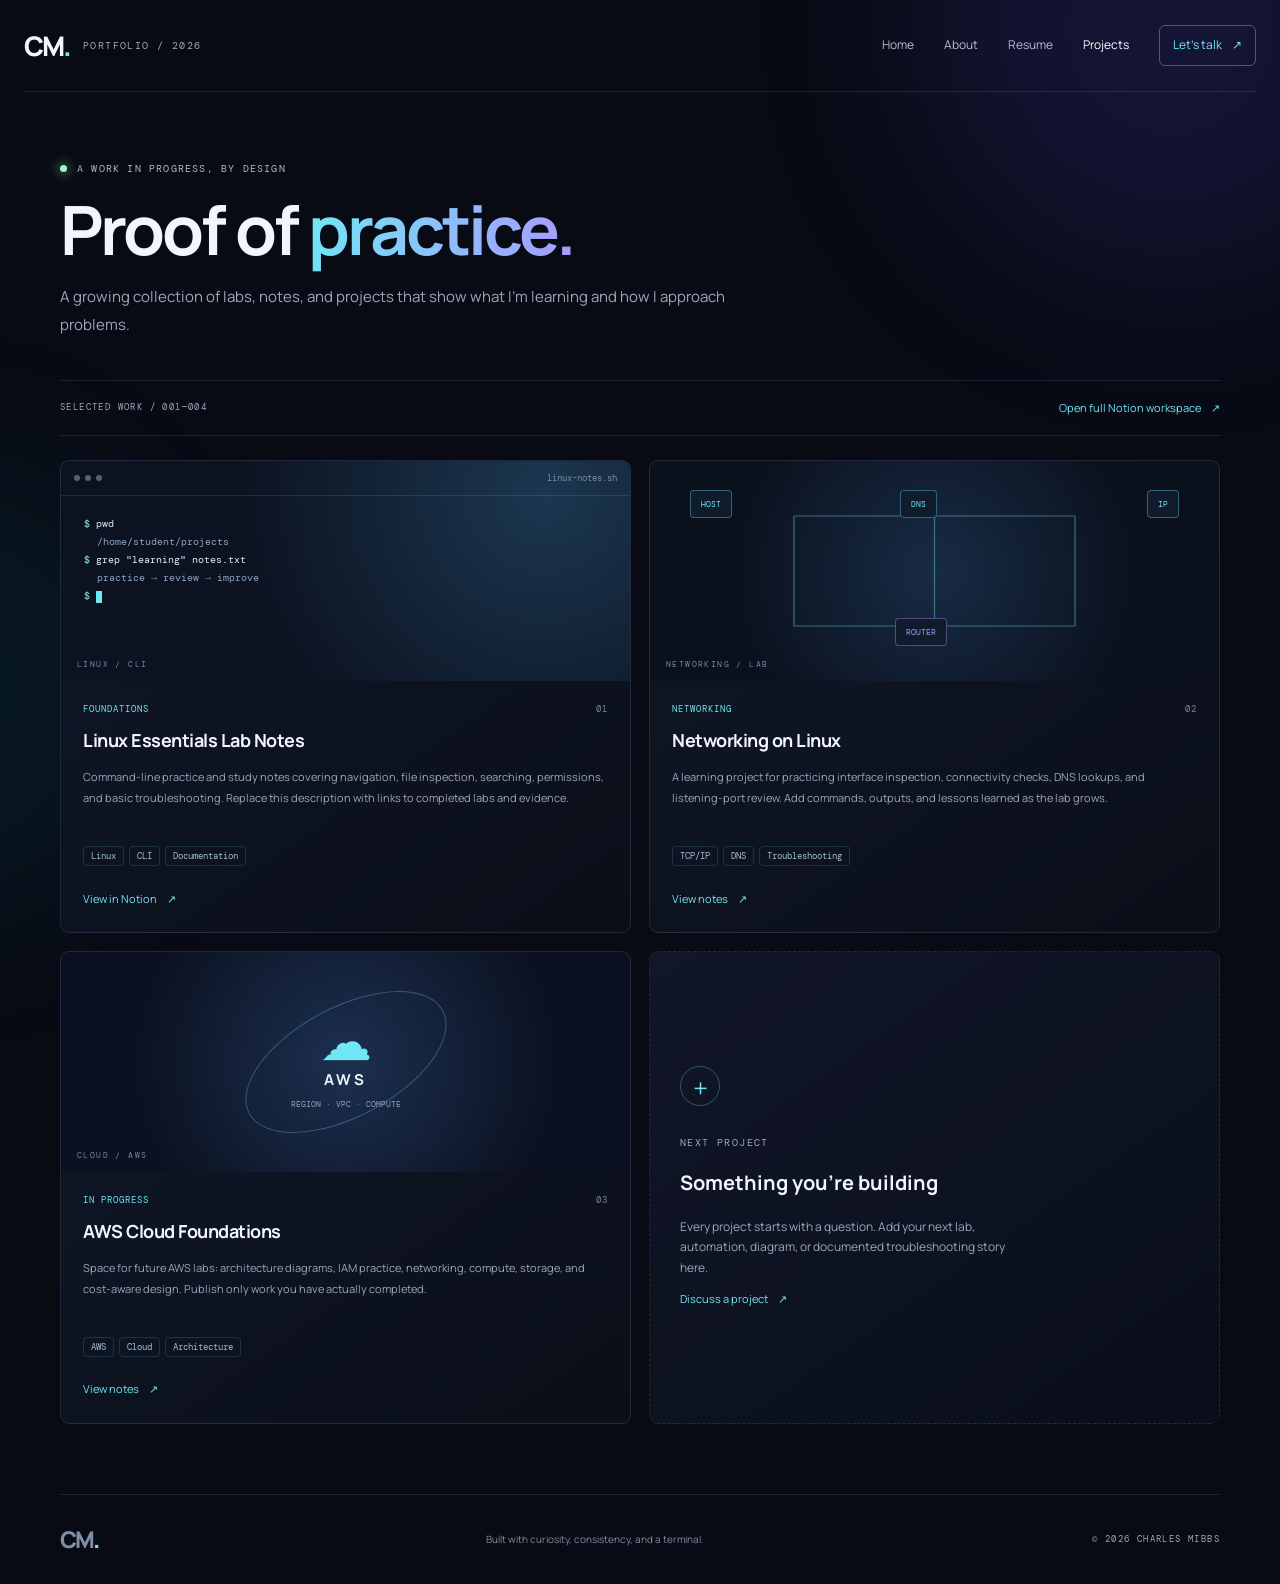
==== portfolio.html @ 1962bb0a "Add files via upload" ====
<!doctype html>
<html lang="en">
<head>
  <meta charset="utf-8"><meta name="viewport" content="width=device-width, initial-scale=1">
  <meta name="description" content="Projects and technical learning portfolio.">
  <title>Projects | Charles Mibbs</title>
  <link rel="preconnect" href="https://fonts.googleapis.com"><link rel="preconnect" href="https://fonts.gstatic.com" crossorigin>
  <link href="https://fonts.googleapis.com/css2?family=DM+Mono:wght@400;500&family=Manrope:wght@400;500;600;700;800&display=swap" rel="stylesheet">
  <link rel="stylesheet" href="styles.css"><script src="config.js" defer></script><script src="script.js" defer></script>
</head>
<body>
  <div class="ambient ambient-one"></div><div class="ambient ambient-two"></div>
  <header class="site-header"><a class="brand" href="index.html"><span class="brand-mark">CM<span>.</span></span><span class="brand-caption">PORTFOLIO / 2026</span></a><button class="menu-toggle" aria-label="Open navigation" aria-expanded="false">☰</button><nav class="nav-links"><a href="index.html">Home</a><a href="about.html">About</a><a href="resume.html">Resume</a><a class="active" href="portfolio.html">Projects</a><a class="nav-contact" data-email-link href="mailto:mibbsc0311@icloud.com">Let's talk <span>↗</span></a></nav></header>
  <main class="page-wrap inner-page">
    <div class="eyebrow"><span class="status-dot"></span> A WORK IN PROGRESS, BY DESIGN</div>
    <h1 class="page-title">Proof of <span class="gradient-text">practice.</span></h1>
    <p class="page-lede">A growing collection of labs, notes, and projects that show what I’m learning and how I approach problems.</p>
    <div class="portfolio-toolbar"><span class="mono">SELECTED WORK / 001—004</span><a class="text-link" data-notion href="#" target="_blank" rel="noreferrer">Open full Notion workspace <span>↗</span></a></div>
    <section class="project-grid">
      <article class="project-card project-featured"><div class="project-visual terminal-visual"><div class="terminal-bar"><span></span><span></span><span></span><b>linux-notes.sh</b></div><div class="terminal-content"><p><span>$</span> pwd</p><p class="terminal-output">/home/student/projects</p><p><span>$</span> grep "learning" notes.txt</p><p class="terminal-output">practice → review → improve</p><p><span>$</span> <i class="cursor"></i></p></div><span class="visual-label">LINUX / CLI</span></div><div class="project-body"><div class="project-meta"><span>FOUNDATIONS</span><span>01</span></div><h2>Linux Essentials Lab Notes</h2><p>Command-line practice and study notes covering navigation, file inspection, searching, permissions, and basic troubleshooting. Replace this description with links to completed labs and evidence.</p><div class="tag-row"><span class="tag">Linux</span><span class="tag">CLI</span><span class="tag">Documentation</span></div><a class="project-link" data-notion href="#" target="_blank" rel="noreferrer">View in Notion <span>↗</span></a></div></article>
      <article class="project-card"><div class="project-visual network-visual"><div class="network-node n1">HOST</div><div class="network-node n2">DNS</div><div class="network-node n3">IP</div><div class="network-node n4">ROUTER</div><svg viewBox="0 0 340 180" aria-hidden="true"><path d="M55 45 L170 45 L285 45 M170 45 L170 135 M55 45 L55 135 L170 135 L285 135 L285 45" /></svg><span class="visual-label">NETWORKING / LAB</span></div><div class="project-body"><div class="project-meta"><span>NETWORKING</span><span>02</span></div><h2>Networking on Linux</h2><p>A learning project for practicing interface inspection, connectivity checks, DNS lookups, and listening-port review. Add commands, outputs, and lessons learned as the lab grows.</p><div class="tag-row"><span class="tag">TCP/IP</span><span class="tag">DNS</span><span class="tag">Troubleshooting</span></div><a class="project-link" data-notion href="#" target="_blank" rel="noreferrer">View notes <span>↗</span></a></div></article>
      <article class="project-card"><div class="project-visual cloud-visual"><div class="cloud-stack"><span>☁</span><b>AWS</b><small>REGION · VPC · COMPUTE</small></div><div class="cloud-ring"></div><span class="visual-label">CLOUD / AWS</span></div><div class="project-body"><div class="project-meta"><span>IN PROGRESS</span><span>03</span></div><h2>AWS Cloud Foundations</h2><p>Space for future AWS labs: architecture diagrams, IAM practice, networking, compute, storage, and cost-aware design. Publish only work you have actually completed.</p><div class="tag-row"><span class="tag">AWS</span><span class="tag">Cloud</span><span class="tag">Architecture</span></div><a class="project-link" data-notion href="#" target="_blank" rel="noreferrer">View notes <span>↗</span></a></div></article>
      <article class="project-card project-add"><div class="add-symbol">＋</div><p class="mono">NEXT PROJECT</p><h2>Something you're building</h2><p>Every project starts with a question. Add your next lab, automation, diagram, or documented troubleshooting story here.</p><a class="text-link" data-email-link href="mailto:mibbsc0311@icloud.com">Discuss a project <span>↗</span></a></article>
    </section>
</main>
  <footer class="site-footer page-wrap"><a class="footer-brand" href="index.html">CM<span>.</span></a><span>Built with curiosity, consistency, and a terminal.</span><span class="mono">© <span data-year></span> CHARLES MIBBS</span></footer>
</body>
</html>
---- styles.css ----
/* Portfolio starter — responsive, accessible, no build step required. */
:root{--bg:#080b14;--panel:#101522;--panel-2:#121a2a;--line:rgba(174,194,255,.13);--text:#f1f5ff;--muted:#9aa7bf;--cyan:#70e7f4;--violet:#a899ff;--green:#9bf6c5;--font:"Manrope",sans-serif;--mono:"DM Mono",monospace}
*{box-sizing:border-box}html{scroll-behavior:smooth}body{margin:0;background:var(--bg);color:var(--text);font-family:var(--font);font-size:15px;line-height:1.7;overflow-x:hidden}a{color:inherit;text-decoration:none}button{font:inherit}.ambient{position:fixed;z-index:-2;pointer-events:none;filter:blur(90px);opacity:.18;border-radius:50%}.ambient-one{width:500px;height:500px;background:#5140c6;top:-220px;right:-140px}.ambient-two{width:420px;height:420px;background:#0b879c;bottom:0;left:-270px;opacity:.12}.page-wrap{width:min(1160px,calc(100% - 48px));margin-inline:auto}.site-header{width:min(1280px,calc(100% - 48px));margin:auto;min-height:92px;display:flex;align-items:center;justify-content:space-between;border-bottom:1px solid var(--line);position:relative;z-index:5}.brand{display:flex;align-items:center;gap:13px}.brand-mark,.footer-brand{font-size:27px;font-weight:800;letter-spacing:-2px}.brand-mark span,.footer-brand span{color:var(--cyan)}.brand-caption,.mono{font-family:var(--mono);font-size:10px;letter-spacing:1.4px;color:var(--muted)}.nav-links{display:flex;align-items:center;gap:30px}.nav-links>a{font-size:12px;color:#b4bfd3;transition:color .2s}.nav-links>a:hover,.nav-links>a.active{color:#fff}.nav-links .nav-contact{border:1px solid rgba(112,231,244,.38);border-radius:6px;padding:9px 13px;color:var(--cyan)}.nav-contact span{margin-left:8px}.menu-toggle{display:none;background:none;border:0;color:white;font-size:24px}.hero{min-height:590px;display:grid;grid-template-columns:1.04fr .96fr;align-items:center;gap:36px;padding-top:45px;padding-bottom:56px}.eyebrow{display:flex;align-items:center;gap:10px;font:10px var(--mono);letter-spacing:1.2px;color:#aab8ce}.status-dot,.chip-dot{width:7px;height:7px;border-radius:50%;background:var(--green);box-shadow:0 0 12px #9bf6c5}.hero-kicker{margin:32px 0 10px}.hero h1{font-size:clamp(43px,5.6vw,74px);line-height:1.08;letter-spacing:-4px;margin:0;font-weight:800}.gradient-text{background:linear-gradient(100deg,var(--cyan),var(--violet));color:transparent;background-clip:text;-webkit-background-clip:text}.hero-description,.page-lede{color:var(--muted);font-size:15px;max-width:570px;line-height:1.9;margin:24px 0 28px}.hero-actions{display:flex;gap:12px;flex-wrap:wrap}.button{display:inline-flex;align-items:center;justify-content:center;gap:18px;padding:12px 17px;border-radius:6px;font-size:12px;font-weight:700;border:1px solid transparent;cursor:pointer;transition:transform .2s,border-color .2s}.button:hover{transform:translateY(-2px)}.button-primary{color:#081018;background:linear-gradient(110deg,var(--cyan),#b1c5ff);box-shadow:0 8px 30px rgba(112,231,244,.09)}.button-quiet{border-color:var(--line);color:#e5ebfa}.social-row{display:flex;flex-wrap:wrap;gap:22px;margin-top:37px}.social-row a{display:flex;align-items:center;gap:8px;font-size:11px;color:#aab6cb}.social-row a:hover{color:var(--cyan)}.social-icon{display:inline-grid;place-items:center;border:1px solid var(--line);border-radius:5px;width:24px;height:24px;color:var(--cyan);font-weight:800}.badge-icon{color:var(--violet)}.external{font-size:11px;color:#697894}.hero-visual{height:440px;position:relative;display:grid;place-items:center;isolation:isolate}.visual-grid{position:absolute;inset:5% 0;background-image:linear-gradient(rgba(125,159,215,.08) 1px,transparent 1px),linear-gradient(90deg,rgba(125,159,215,.08) 1px,transparent 1px);background-size:34px 34px;mask-image:radial-gradient(ellipse,black 15%,transparent 70%);z-index:-1}.orbit{position:absolute;border:1px solid rgba(112,231,244,.22);border-radius:50%;transform:rotate(-28deg)}.orbit-a{width:370px;height:210px}.orbit-b{width:280px;height:350px;transform:rotate(58deg);border-color:rgba(168,153,255,.22)}.cloud-core{width:205px;height:205px;border-radius:50%;display:flex;align-items:center;justify-content:center;flex-direction:column;background:radial-gradient(circle at 30% 25%,#253b55,#101827 70%);border:1px solid rgba(112,231,244,.45);box-shadow:0 0 0 12px rgba(112,231,244,.025),0 0 70px rgba(42,180,207,.17),inset 0 0 50px rgba(112,231,244,.05)}.cloud-symbol{font-size:49px;color:var(--cyan);line-height:1.1}.cloud-label{font:10px var(--mono);letter-spacing:1px;margin-top:12px}.cloud-sub{font:8px var(--mono);letter-spacing:1.4px;color:var(--green);margin-top:5px}.floating-chip{position:absolute;padding:9px 12px;border:1px solid var(--line);background:rgba(14,21,35,.9);backdrop-filter:blur(8px);border-radius:6px;font:9px var(--mono);letter-spacing:.7px;box-shadow:0 10px 30px #050810}.chip-top{top:72px;right:1px;display:flex;align-items:center;gap:8px}.chip-bottom{bottom:68px;left:2px;color:#aab6cb}.chip-prompt{color:var(--cyan);font-size:14px}.node{position:absolute;width:8px;height:8px;border-radius:50%;background:var(--cyan);box-shadow:0 0 16px var(--cyan)}.node-a{top:90px;left:22%}.node-b{top:48%;right:5%;background:var(--violet);box-shadow:0 0 16px var(--violet)}.node-c{bottom:72px;right:28%}.node-d{top:34%;left:7%;background:var(--violet)}.visual-index{position:absolute;right:0;bottom:5px;font-size:8px}.proof-strip{display:grid;grid-template-columns:repeat(4,1fr);border-block:1px solid var(--line);padding:22px 0;gap:20px}.proof-strip>div{display:flex;align-items:center;gap:13px}.proof-number{font:12px var(--mono);color:var(--cyan)}.proof-strip strong,.proof-strip small{display:block}.proof-strip strong{font-size:12px}.proof-strip small{font-size:10px;color:var(--muted);margin-top:2px}.section-block{padding:90px 0 85px}.section-heading{display:flex;align-items:end;justify-content:space-between;gap:20px;margin-bottom:28px}.section-label{font:10px var(--mono);letter-spacing:1.4px;color:var(--cyan);margin:0 0 10px}.section-heading h2,.callout h2,.about-main h2{font-size:clamp(27px,3.4vw,40px);letter-spacing:-1.8px;line-height:1.2;margin:0}.text-link{font-size:11px;color:var(--cyan);white-space:nowrap}.text-link span{margin-left:8px}.focus-grid{display:grid;grid-template-columns:repeat(3,1fr);gap:14px}.focus-card,.side-card,.panel{background:linear-gradient(145deg,rgba(18,26,42,.94),rgba(11,16,27,.94));border:1px solid var(--line);border-radius:9px}.focus-card{padding:24px;position:relative;min-height:245px;overflow:hidden}.card-number{position:absolute;right:20px;top:17px;color:#5e6b83;font:10px var(--mono)}.card-icon{font-size:25px;color:var(--cyan);margin:4px 0 15px}.focus-card h3,.side-card h3{font-size:17px;margin:0 0 8px}.focus-card p,.side-card p{font-size:12px;color:var(--muted);line-height:1.8;margin:0 0 18px}.tag{display:inline-block;border:1px solid rgba(112,231,244,.16);border-radius:4px;padding:3px 7px;margin:4px 5px 0 0;font:9px var(--mono);color:#9fbed0}.callout{position:relative;overflow:hidden;display:flex;align-items:center;justify-content:space-between;gap:25px;padding:38px 42px;margin-bottom:80px;border:1px solid rgba(112,231,244,.2);border-radius:10px;background:linear-gradient(115deg,rgba(18,31,47,.96),rgba(17,19,39,.96))}.callout h2{font-size:34px}.callout .button{position:relative;z-index:1}.callout-glow{position:absolute;right:15%;top:-130px;width:280px;height:280px;border-radius:50%;background:#5750db;filter:blur(110px);opacity:.2}.site-footer{display:flex;align-items:center;justify-content:space-between;gap:20px;min-height:90px;border-top:1px solid var(--line);color:#7f8da6;font-size:10px}.footer-brand{font-size:23px}.site-footer .mono{font-size:9px}.inner-page{padding-top:70px;padding-bottom:70px;min-height:70vh}.page-title{font-size:clamp(42px,5.6vw,68px);letter-spacing:-3px;line-height:1.1;margin:17px 0 12px}.page-lede{max-width:680px;margin:16px 0 40px;font-size:15px}.about-layout{display:grid;grid-template-columns:1.65fr .85fr;gap:18px;align-items:start}.about-main{padding:35px}.about-main h2{margin:10px 0 23px}.about-main>p:not(.section-label){font-size:13px;line-height:2;color:#b5c0d2}.signature-line{border-top:1px solid var(--line);padding-top:20px;margin-top:30px;display:flex;align-items:center;justify-content:space-between}.signature-mark{font-weight:800;font-size:26px;letter-spacing:-2px;color:var(--cyan)}.side-card{padding:23px;margin-bottom:14px}.side-card h3{font-size:25px}.clean-list{list-style:none;padding:0;margin:10px 0 0}.clean-list li{font-size:11px;padding:8px 0;border-bottom:1px solid var(--line);color:#c4cee0}.clean-list li:last-child{border:0}.clean-list span{color:var(--cyan);margin-right:8px}.note-box{padding:17px 20px;margin-top:25px;background:rgba(112,231,244,.045);border:1px solid rgba(112,231,244,.14);border-radius:7px;color:#aab7cb;font-size:11px;line-height:1.8}.note-box strong{color:var(--cyan)}code{font-family:var(--mono);color:#d2caff}.resume-top{display:flex;align-items:end;justify-content:space-between;gap:20px}.resume-top .page-lede{margin-bottom:24px}.resume-sheet{background:#f7f9fc;color:#1a2538;border-radius:8px;padding:clamp(24px,5vw,55px);box-shadow:0 20px 70px rgba(0,0,0,.2)}.resume-header{display:flex;justify-content:space-between;gap:20px;padding-bottom:24px;border-bottom:2px solid #dce3ed}.resume-header h2{font-size:31px;letter-spacing:-1.5px;margin:0;line-height:1.2}.resume-role{color:#465a76;font-size:12px;margin:8px 0 0}.resume-contact{display:flex;flex-direction:column;align-items:flex-end;font-size:10px;color:#52627a;text-align:right}.resume-contact a{color:#176f88}.resume-section{padding:20px 0 17px;border-bottom:1px solid #dce3ed}.resume-section:last-child{border-bottom:0}.resume-section h3{font:700 11px var(--mono);letter-spacing:1.1px;text-transform:uppercase;color:#176f88;margin:0 0 10px}.resume-section p,.resume-section li{font-size:11px;line-height:1.8;color:#344158}.resume-section p{margin:6px 0}.skill-columns{display:grid;grid-template-columns:1fr 1fr;gap:25px}.skill-columns strong{font-size:11px}.skill-columns p{margin-top:5px}.resume-entry{margin-bottom:5px}.entry-heading{display:flex;justify-content:space-between;gap:20px;font-size:12px}.entry-heading span{font-size:10px;color:#66748a;white-space:nowrap}.entry-subtitle{font-size:10px!important;color:#596b84!important;font-style:italic}.resume-section ul{padding-left:18px;margin:7px 0}.resume-caveat{font-size:10px!important;color:#68758a!important;font-style:italic}.inline-link{color:#176f88;text-decoration:underline}.small-muted{font-size:10px;color:#8794a9;margin-top:14px}.portfolio-toolbar{display:flex;align-items:center;justify-content:space-between;gap:15px;padding:18px 0;border-top:1px solid var(--line);border-bottom:1px solid var(--line);margin:15px 0 24px}.portfolio-toolbar .mono{font-size:9px}.project-grid{display:grid;grid-template-columns:repeat(2,1fr);gap:18px}.project-card{border:1px solid var(--line);background:linear-gradient(145deg,rgba(17,24,39,.97),rgba(10,15,26,.97));border-radius:9px;overflow:hidden}.project-visual{height:220px;position:relative;overflow:hidden;background:#0e1928}.visual-label{position:absolute;bottom:12px;left:16px;font:8px var(--mono);letter-spacing:1.4px;color:#7187a4}.terminal-visual{background:radial-gradient(circle at 85% 15%,#1b3750,#0c1220 60%)}.terminal-bar{height:35px;display:flex;align-items:center;gap:5px;padding:0 13px;border-bottom:1px solid var(--line);color:#7e8ba2}.terminal-bar>span{width:6px;height:6px;border-radius:50%;background:#516178}.terminal-bar b{margin-left:auto;font:9px var(--mono)}.terminal-content{font:10px var(--mono);padding:16px 23px;color:#e3ebfa}.terminal-content p{margin:5px 0}.terminal-content p span{color:var(--green)}.terminal-output{color:#8ea4c2!important;padding-left:13px}.cursor{display:inline-block;width:6px;height:12px;background:var(--cyan);vertical-align:middle;animation:blink 1s steps(2) infinite}@keyframes blink{50%{opacity:0}}.network-visual{background:radial-gradient(circle,#182b44,#0a101c 70%)}.network-visual svg{position:absolute;inset:0;width:100%;height:100%;stroke:rgba(112,231,244,.42);stroke-width:1;fill:none}.network-node{position:absolute;z-index:1;padding:8px 10px;border:1px solid rgba(112,231,244,.35);border-radius:4px;background:#101b2c;font:8px var(--mono);color:var(--cyan)}.n1{top:29px;left:7%}.n2{top:29px;left:44%}.n3{top:29px;right:7%}.n4{bottom:35px;left:43%;color:var(--violet);border-color:rgba(168,153,255,.4)}.cloud-visual{display:grid;place-items:center;background:radial-gradient(circle at 50% 50%,#1c3050,#0b1120 70%)}.cloud-stack{z-index:1;display:flex;flex-direction:column;align-items:center}.cloud-stack span{font-size:52px;color:var(--cyan);line-height:1}.cloud-stack b{font-size:15px;letter-spacing:3px}.cloud-stack small{font:8px var(--mono);color:#92a3be;margin-top:7px}.cloud-ring{position:absolute;width:220px;height:110px;border:1px solid rgba(112,231,244,.3);border-radius:50%;transform:rotate(-28deg)}.project-body{padding:22px}.project-meta{display:flex;justify-content:space-between;font:9px var(--mono);letter-spacing:1px;color:#7587a4}.project-meta span:first-child{color:var(--cyan)}.project-body h2{font-size:18px;letter-spacing:-.5px;margin:10px 0}.project-body p{font-size:11px;line-height:1.9;color:var(--muted);min-height:60px}.tag-row{margin:14px 0}.project-link{display:inline-block;margin-top:9px;font-size:11px;color:var(--cyan)}.project-link span{margin-left:8px}.project-add{padding:30px;display:flex;flex-direction:column;align-items:flex-start;justify-content:center;min-height:300px;background:linear-gradient(145deg,rgba(20,26,46,.8),rgba(10,15,26,.95));border-style:dashed}.add-symbol{width:40px;height:40px;border:1px solid rgba(112,231,244,.3);border-radius:50%;display:grid;place-items:center;font-size:23px;color:var(--cyan);margin-bottom:18px}.project-add h2{font-size:20px;margin:5px 0}.project-add p:not(.mono){font-size:12px;color:var(--muted);max-width:330px}.is-placeholder{cursor:pointer}
@media(max-width:850px){.hero{grid-template-columns:1fr;gap:10px;padding-top:65px}.hero-visual{height:370px;max-width:600px;width:100%;margin:auto}.proof-strip{grid-template-columns:repeat(2,1fr)}.about-layout{grid-template-columns:1fr}.about-side{display:grid;grid-template-columns:repeat(2,1fr);gap:14px}.side-card{margin:0}.side-card:last-child{grid-column:1/-1}.nav-links{gap:17px}.nav-links>a{font-size:11px}.project-visual{height:190px}}
@media(max-width:620px){.page-wrap,.site-header{width:calc(100% - 34px)}.site-header{min-height:75px}.brand-caption{display:none}.menu-toggle{display:block}.nav-links{display:none;position:absolute;top:74px;left:0;right:0;padding:18px;background:#0e1422;border:1px solid var(--line);border-radius:8px;flex-direction:column;align-items:stretch;gap:0}.nav-links.nav-open{display:flex}.nav-links>a{padding:12px;font-size:13px}.nav-links .nav-contact{margin-top:8px;text-align:center}.hero{padding-top:50px;min-height:unset}.hero h1{font-size:44px;letter-spacing:-2.5px}.hero-visual{height:320px}.orbit-a{width:300px}.orbit-b{height:280px}.cloud-core{width:165px;height:165px}.cloud-symbol{font-size:40px}.chip-top{right:0;top:40px}.chip-bottom{left:0;bottom:38px}.social-row{gap:13px}.social-row a{font-size:10px}.proof-strip{gap:17px;padding:18px 0}.proof-strip>div{gap:8px}.proof-strip small{font-size:9px}.section-block{padding:65px 0}.section-heading{align-items:start;flex-direction:column}.focus-grid,.project-grid{grid-template-columns:1fr}.focus-card{min-height:unset}.callout{padding:28px 23px;flex-direction:column;align-items:flex-start;margin-bottom:55px}.callout h2{font-size:30px}.site-footer{padding:20px 0;flex-wrap:wrap;justify-content:space-between}.site-footer>span:nth-child(2){order:3;width:100%}.inner-page{padding-top:50px}.page-title{font-size:44px;letter-spacing:-2px}.page-lede{font-size:13px}.about-main{padding:23px}.about-side{grid-template-columns:1fr}.side-card:last-child{grid-column:auto}.resume-top{align-items:flex-start;flex-direction:column}.resume-sheet{padding:22px 18px}.resume-header{flex-direction:column}.resume-contact{align-items:flex-start;text-align:left}.resume-header h2{font-size:27px}.skill-columns{grid-template-columns:1fr;gap:8px}.entry-heading{flex-direction:column;gap:0}.entry-heading span{white-space:normal}.portfolio-toolbar{align-items:flex-start;flex-direction:column}.project-visual{height:210px}}
@media print{body{background:#fff;color:#172033}.ambient,.site-header,.site-footer,.resume-top .button,.no-print,.small-muted{display:none!important}.page-wrap{width:100%;max-width:none}.inner-page{padding:0;margin:0}.page-title,.eyebrow,.page-lede{display:none}.resume-sheet{box-shadow:none;border-radius:0;padding:0;background:#fff}.resume-header{padding-top:0}.resume-section{break-inside:avoid}.resume-section p,.resume-section li{font-size:10pt}.resume-header h2{font-size:25pt}.resume-contact{font-size:9pt}.resume-role{font-size:10pt}}

/* About page portrait */
.about-photo-card {
  overflow: hidden;
  border: 1px solid var(--line, rgba(255,255,255,.12));
  border-radius: 18px;
  background: rgba(255,255,255,.03);
  margin-bottom: 1rem;
}
.about-headshot {
  display: block;
  width: 100%;
  height: auto;
  aspect-ratio: 4 / 5;
  object-fit: cover;
  object-position: center 35%;
}
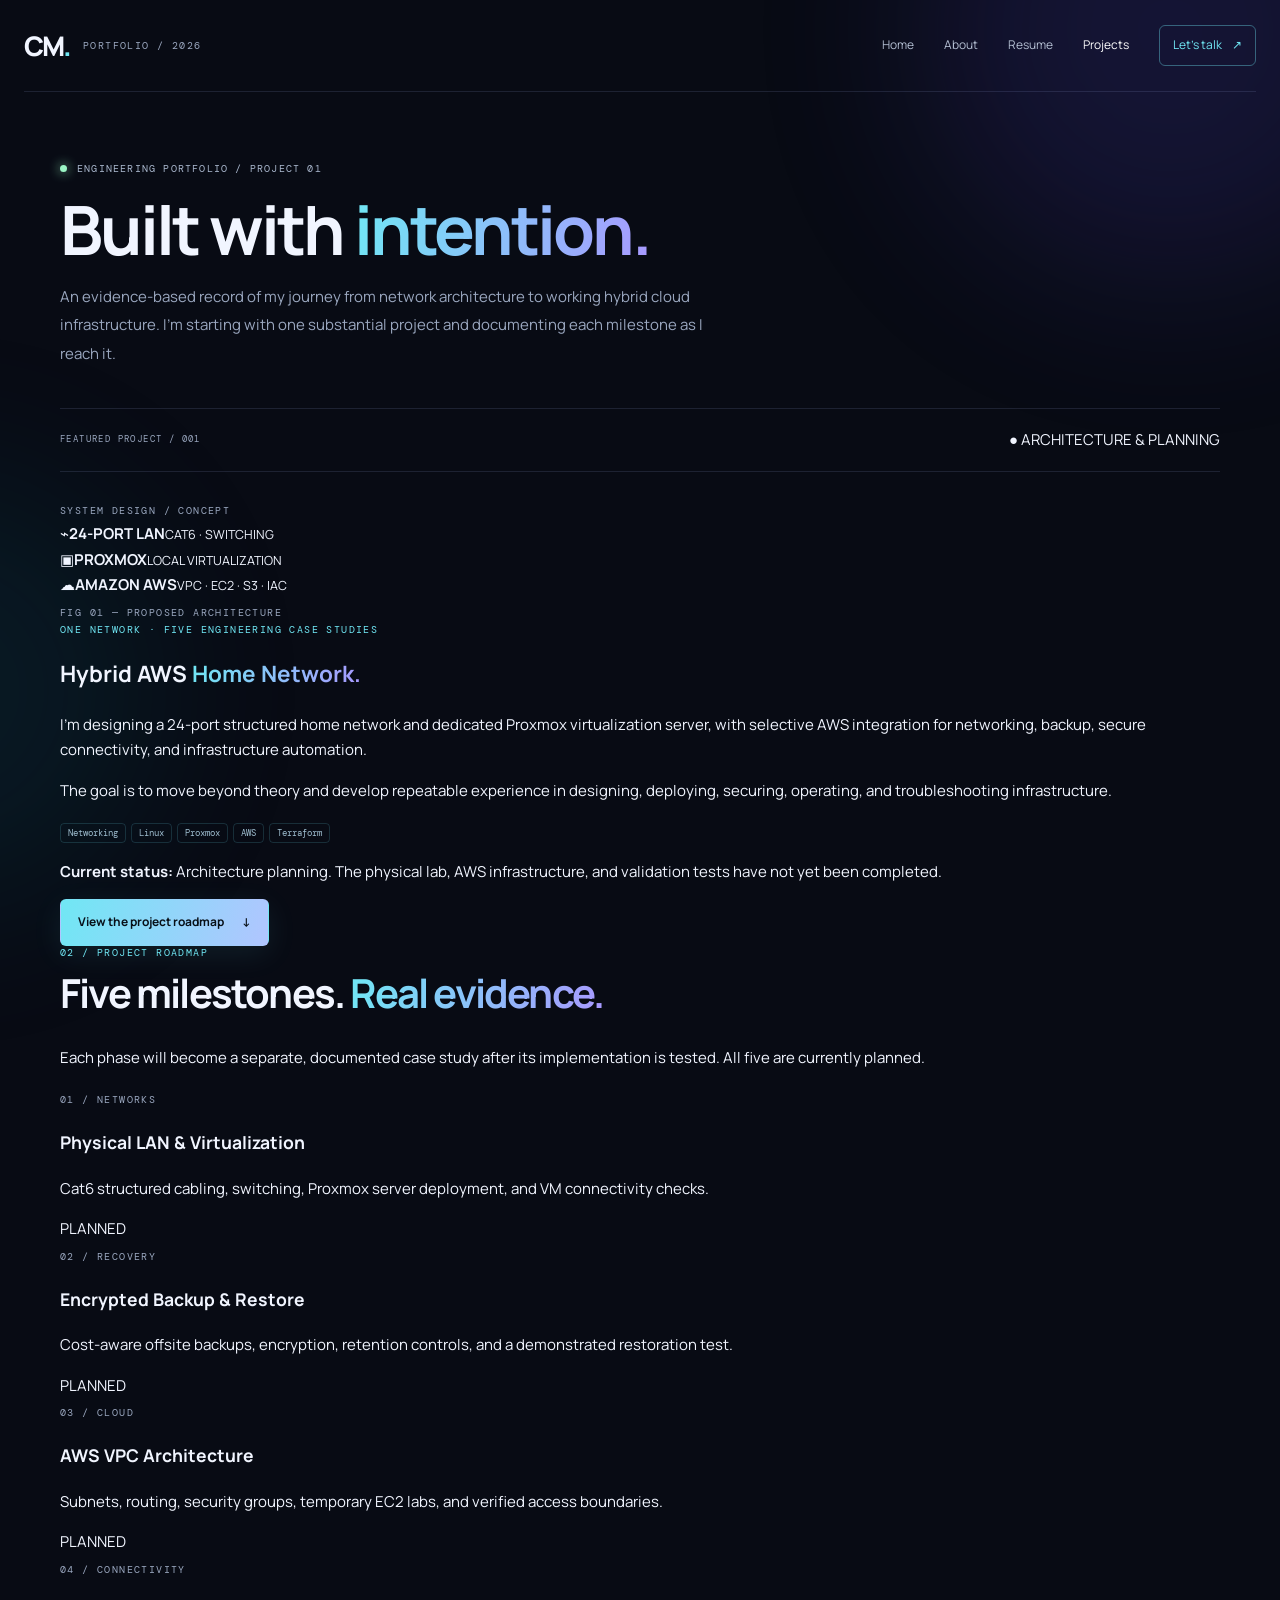
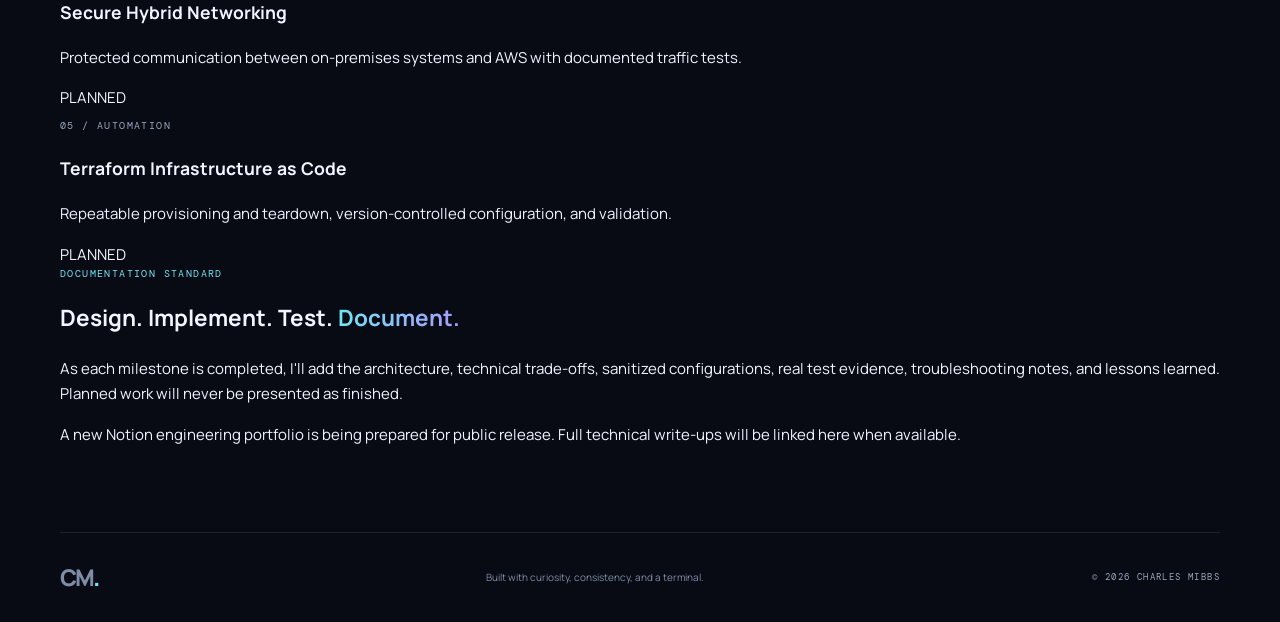
==== commit 164cac6c: "Replace placeholder portfolio with Hybrid AWS flagship project" ====
--- a/portfolio.html
+++ b/portfolio.html
@@ -2,7 +2,7 @@
 <html lang="en">
 <head>
   <meta charset="utf-8"><meta name="viewport" content="width=device-width, initial-scale=1">
-  <meta name="description" content="Projects and technical learning portfolio.">
+  <meta name="description" content="Hybrid AWS Home Network engineering project: physical LAN, Proxmox virtualization, AWS networking, recovery, and Terraform. Project currently in planning.">
   <title>Projects | Charles Mibbs</title>
   <link rel="preconnect" href="https://fonts.googleapis.com"><link rel="preconnect" href="https://fonts.gstatic.com" crossorigin>
   <link href="https://fonts.googleapis.com/css2?family=DM+Mono:wght@400;500&family=Manrope:wght@400;500;600;700;800&display=swap" rel="stylesheet">
@@ -11,18 +11,55 @@
 <body>
   <div class="ambient ambient-one"></div><div class="ambient ambient-two"></div>
   <header class="site-header"><a class="brand" href="index.html"><span class="brand-mark">CM<span>.</span></span><span class="brand-caption">PORTFOLIO / 2026</span></a><button class="menu-toggle" aria-label="Open navigation" aria-expanded="false">☰</button><nav class="nav-links"><a href="index.html">Home</a><a href="about.html">About</a><a href="resume.html">Resume</a><a class="active" href="portfolio.html">Projects</a><a class="nav-contact" data-email-link href="mailto:mibbsc0311@icloud.com">Let's talk <span>↗</span></a></nav></header>
-  <main class="page-wrap inner-page">
-    <div class="eyebrow"><span class="status-dot"></span> A WORK IN PROGRESS, BY DESIGN</div>
-    <h1 class="page-title">Proof of <span class="gradient-text">practice.</span></h1>
-    <p class="page-lede">A growing collection of labs, notes, and projects that show what I’m learning and how I approach problems.</p>
-    <div class="portfolio-toolbar"><span class="mono">SELECTED WORK / 001—004</span><a class="text-link" data-notion href="#" target="_blank" rel="noreferrer">Open full Notion workspace <span>↗</span></a></div>
-    <section class="project-grid">
-      <article class="project-card project-featured"><div class="project-visual terminal-visual"><div class="terminal-bar"><span></span><span></span><span></span><b>linux-notes.sh</b></div><div class="terminal-content"><p><span>$</span> pwd</p><p class="terminal-output">/home/student/projects</p><p><span>$</span> grep "learning" notes.txt</p><p class="terminal-output">practice → review → improve</p><p><span>$</span> <i class="cursor"></i></p></div><span class="visual-label">LINUX / CLI</span></div><div class="project-body"><div class="project-meta"><span>FOUNDATIONS</span><span>01</span></div><h2>Linux Essentials Lab Notes</h2><p>Command-line practice and study notes covering navigation, file inspection, searching, permissions, and basic troubleshooting. Replace this description with links to completed labs and evidence.</p><div class="tag-row"><span class="tag">Linux</span><span class="tag">CLI</span><span class="tag">Documentation</span></div><a class="project-link" data-notion href="#" target="_blank" rel="noreferrer">View in Notion <span>↗</span></a></div></article>
-      <article class="project-card"><div class="project-visual network-visual"><div class="network-node n1">HOST</div><div class="network-node n2">DNS</div><div class="network-node n3">IP</div><div class="network-node n4">ROUTER</div><svg viewBox="0 0 340 180" aria-hidden="true"><path d="M55 45 L170 45 L285 45 M170 45 L170 135 M55 45 L55 135 L170 135 L285 135 L285 45" /></svg><span class="visual-label">NETWORKING / LAB</span></div><div class="project-body"><div class="project-meta"><span>NETWORKING</span><span>02</span></div><h2>Networking on Linux</h2><p>A learning project for practicing interface inspection, connectivity checks, DNS lookups, and listening-port review. Add commands, outputs, and lessons learned as the lab grows.</p><div class="tag-row"><span class="tag">TCP/IP</span><span class="tag">DNS</span><span class="tag">Troubleshooting</span></div><a class="project-link" data-notion href="#" target="_blank" rel="noreferrer">View notes <span>↗</span></a></div></article>
-      <article class="project-card"><div class="project-visual cloud-visual"><div class="cloud-stack"><span>☁</span><b>AWS</b><small>REGION · VPC · COMPUTE</small></div><div class="cloud-ring"></div><span class="visual-label">CLOUD / AWS</span></div><div class="project-body"><div class="project-meta"><span>IN PROGRESS</span><span>03</span></div><h2>AWS Cloud Foundations</h2><p>Space for future AWS labs: architecture diagrams, IAM practice, networking, compute, storage, and cost-aware design. Publish only work you have actually completed.</p><div class="tag-row"><span class="tag">AWS</span><span class="tag">Cloud</span><span class="tag">Architecture</span></div><a class="project-link" data-notion href="#" target="_blank" rel="noreferrer">View notes <span>↗</span></a></div></article>
-      <article class="project-card project-add"><div class="add-symbol">＋</div><p class="mono">NEXT PROJECT</p><h2>Something you're building</h2><p>Every project starts with a question. Add your next lab, automation, diagram, or documented troubleshooting story here.</p><a class="text-link" data-email-link href="mailto:mibbsc0311@icloud.com">Discuss a project <span>↗</span></a></article>
+  <main class="page-wrap inner-page engineering-portfolio">
+    <div class="eyebrow"><span class="status-dot"></span> ENGINEERING PORTFOLIO / PROJECT 01</div>
+    <h1 class="page-title">Built with <span class="gradient-text">intention.</span></h1>
+    <p class="page-lede">An evidence-based record of my journey from network architecture to working hybrid cloud infrastructure. I'm starting with one substantial project and documenting each milestone as I reach it.</p>
+    <div class="portfolio-toolbar"><span class="mono">FEATURED PROJECT / 001</span><span class="project-stage"><span aria-hidden="true">●</span> ARCHITECTURE &amp; PLANNING</span></div>
+
+    <section class="hybrid-feature" id="project-overview" aria-labelledby="hybrid-title">
+      <div class="hybrid-visual" aria-hidden="true">
+        <div class="hybrid-grid-lines"></div>
+        <span class="hybrid-visual-kicker mono">SYSTEM DESIGN / CONCEPT</span>
+        <div class="hybrid-topology">
+          <div class="hybrid-node"><span class="hybrid-node-mark">⌁</span><strong>24-PORT LAN</strong><small>CAT6 · SWITCHING</small></div>
+          <span class="hybrid-connector"></span>
+          <div class="hybrid-node"><span class="hybrid-node-mark">▣</span><strong>PROXMOX</strong><small>LOCAL VIRTUALIZATION</small></div>
+          <span class="hybrid-connector"></span>
+          <div class="hybrid-node hybrid-node-cloud"><span class="hybrid-node-mark">☁</span><strong>AMAZON AWS</strong><small>VPC · EC2 · S3 · IAC</small></div>
+        </div>
+        <span class="hybrid-visual-index mono">FIG 01 — PROPOSED ARCHITECTURE</span>
+      </div>
+      <div class="hybrid-details">
+        <p class="mono section-label">ONE NETWORK · FIVE ENGINEERING CASE STUDIES</p>
+        <h2 id="hybrid-title">Hybrid AWS <span class="gradient-text">Home Network.</span></h2>
+        <p>I'm designing a 24-port structured home network and dedicated Proxmox virtualization server, with selective AWS integration for networking, backup, secure connectivity, and infrastructure automation.</p>
+        <p>The goal is to move beyond theory and develop repeatable experience in designing, deploying, securing, operating, and troubleshooting infrastructure.</p>
+        <div class="tag-row"><span class="tag">Networking</span><span class="tag">Linux</span><span class="tag">Proxmox</span><span class="tag">AWS</span><span class="tag">Terraform</span></div>
+        <p class="hybrid-disclosure"><strong>Current status:</strong> Architecture planning. The physical lab, AWS infrastructure, and validation tests have not yet been completed.</p>
+        <a class="button button-primary" href="#roadmap">View the project roadmap <span>↓</span></a>
+      </div>
     </section>
-</main>
+
+    <section class="roadmap-section" id="roadmap" aria-labelledby="roadmap-title">
+      <div class="section-heading"><div><p class="mono section-label">02 / PROJECT ROADMAP</p><h2 id="roadmap-title">Five milestones. <span class="gradient-text">Real evidence.</span></h2></div></div>
+      <p class="roadmap-lede">Each phase will become a separate, documented case study after its implementation is tested. All five are currently planned.</p>
+      <div class="phase-grid">
+        <article class="phase-card"><span class="mono phase-id">01 / NETWORKS</span><h3>Physical LAN &amp; Virtualization</h3><p>Cat6 structured cabling, switching, Proxmox server deployment, and VM connectivity checks.</p><span class="phase-state">PLANNED</span></article>
+        <article class="phase-card"><span class="mono phase-id">02 / RECOVERY</span><h3>Encrypted Backup &amp; Restore</h3><p>Cost-aware offsite backups, encryption, retention controls, and a demonstrated restoration test.</p><span class="phase-state">PLANNED</span></article>
+        <article class="phase-card"><span class="mono phase-id">03 / CLOUD</span><h3>AWS VPC Architecture</h3><p>Subnets, routing, security groups, temporary EC2 labs, and verified access boundaries.</p><span class="phase-state">PLANNED</span></article>
+        <article class="phase-card"><span class="mono phase-id">04 / CONNECTIVITY</span><h3>Secure Hybrid Networking</h3><p>Protected communication between on-premises systems and AWS with documented traffic tests.</p><span class="phase-state">PLANNED</span></article>
+        <article class="phase-card"><span class="mono phase-id">05 / AUTOMATION</span><h3>Terraform Infrastructure as Code</h3><p>Repeatable provisioning and teardown, version-controlled configuration, and validation.</p><span class="phase-state">PLANNED</span></article>
+      </div>
+    </section>
+
+    <section class="portfolio-outro" aria-label="Documentation standard">
+      <p class="mono section-label">DOCUMENTATION STANDARD</p>
+      <h2>Design. Implement. Test. <span class="gradient-text">Document.</span></h2>
+      <p>As each milestone is completed, I'll add the architecture, technical trade-offs, sanitized configurations, real test evidence, troubleshooting notes, and lessons learned. Planned work will never be presented as finished.</p>
+      <p class="portfolio-outro-footnote">A new Notion engineering portfolio is being prepared for public release. Full technical write-ups will be linked here when available.</p>
+    </section>
+  </main>
   <footer class="site-footer page-wrap"><a class="footer-brand" href="index.html">CM<span>.</span></a><span>Built with curiosity, consistency, and a terminal.</span><span class="mono">© <span data-year></span> CHARLES MIBBS</span></footer>
 </body>
 </html>
--- a/styles.css
+++ b/styles.css
@@ -1,6 +1,6 @@
 /* Portfolio starter — responsive, accessible, no build step required. */
 :root{--bg:#080b14;--panel:#101522;--panel-2:#121a2a;--line:rgba(174,194,255,.13);--text:#f1f5ff;--muted:#9aa7bf;--cyan:#70e7f4;--violet:#a899ff;--green:#9bf6c5;--font:"Manrope",sans-serif;--mono:"DM Mono",monospace}
-*{box-sizing:border-box}html{scroll-behavior:smooth}body{margin:0;background:var(--bg);color:var(--text);font-family:var(--font);font-size:15px;line-height:1.7;overflow-x:hidden}a{color:inherit;text-decoration:none}button{font:inherit}.ambient{position:fixed;z-index:-2;pointer-events:none;filter:blur(90px);opacity:.18;border-radius:50%}.ambient-one{width:500px;height:500px;background:#5140c6;top:-220px;right:-140px}.ambient-two{width:420px;height:420px;background:#0b879c;bottom:0;left:-270px;opacity:.12}.page-wrap{width:min(1160px,calc(100% - 48px));margin-inline:auto}.site-header{width:min(1280px,calc(100% - 48px));margin:auto;min-height:92px;display:flex;align-items:center;justify-content:space-between;border-bottom:1px solid var(--line);position:relative;z-index:5}.brand{display:flex;align-items:center;gap:13px}.brand-mark,.footer-brand{font-size:27px;font-weight:800;letter-spacing:-2px}.brand-mark span,.footer-brand span{color:var(--cyan)}.brand-caption,.mono{font-family:var(--mono);font-size:10px;letter-spacing:1.4px;color:var(--muted)}.nav-links{display:flex;align-items:center;gap:30px}.nav-links>a{font-size:12px;color:#b4bfd3;transition:color .2s}.nav-links>a:hover,.nav-links>a.active{color:#fff}.nav-links .nav-contact{border:1px solid rgba(112,231,244,.38);border-radius:6px;padding:9px 13px;color:var(--cyan)}.nav-contact span{margin-left:8px}.menu-toggle{display:none;background:none;border:0;color:white;font-size:24px}.hero{min-height:590px;display:grid;grid-template-columns:1.04fr .96fr;align-items:center;gap:36px;padding-top:45px;padding-bottom:56px}.eyebrow{display:flex;align-items:center;gap:10px;font:10px var(--mono);letter-spacing:1.2px;color:#aab8ce}.status-dot,.chip-dot{width:7px;height:7px;border-radius:50%;background:var(--green);box-shadow:0 0 12px #9bf6c5}.hero-kicker{margin:32px 0 10px}.hero h1{font-size:clamp(43px,5.6vw,74px);line-height:1.08;letter-spacing:-4px;margin:0;font-weight:800}.gradient-text{background:linear-gradient(100deg,var(--cyan),var(--violet));color:transparent;background-clip:text;-webkit-background-clip:text}.hero-description,.page-lede{color:var(--muted);font-size:15px;max-width:570px;line-height:1.9;margin:24px 0 28px}.hero-actions{display:flex;gap:12px;flex-wrap:wrap}.button{display:inline-flex;align-items:center;justify-content:center;gap:18px;padding:12px 17px;border-radius:6px;font-size:12px;font-weight:700;border:1px solid transparent;cursor:pointer;transition:transform .2s,border-color .2s}.button:hover{transform:translateY(-2px)}.button-primary{color:#081018;background:linear-gradient(110deg,var(--cyan),#b1c5ff);box-shadow:0 8px 30px rgba(112,231,244,.09)}.button-quiet{border-color:var(--line);color:#e5ebfa}.social-row{display:flex;flex-wrap:wrap;gap:22px;margin-top:37px}.social-row a{display:flex;align-items:center;gap:8px;font-size:11px;color:#aab6cb}.social-row a:hover{color:var(--cyan)}.social-icon{display:inline-grid;place-items:center;border:1px solid var(--line);border-radius:5px;width:24px;height:24px;color:var(--cyan);font-weight:800}.badge-icon{color:var(--violet)}.external{font-size:11px;color:#697894}.hero-visual{height:440px;position:relative;display:grid;place-items:center;isolation:isolate}.visual-grid{position:absolute;inset:5% 0;background-image:linear-gradient(rgba(125,159,215,.08) 1px,transparent 1px),linear-gradient(90deg,rgba(125,159,215,.08) 1px,transparent 1px);background-size:34px 34px;mask-image:radial-gradient(ellipse,black 15%,transparent 70%);z-index:-1}.orbit{position:absolute;border:1px solid rgba(112,231,244,.22);border-radius:50%;transform:rotate(-28deg)}.orbit-a{width:370px;height:210px}.orbit-b{width:280px;height:350px;transform:rotate(58deg);border-color:rgba(168,153,255,.22)}.cloud-core{width:205px;height:205px;border-radius:50%;display:flex;align-items:center;justify-content:center;flex-direction:column;background:radial-gradient(circle at 30% 25%,#253b55,#101827 70%);border:1px solid rgba(112,231,244,.45);box-shadow:0 0 0 12px rgba(112,231,244,.025),0 0 70px rgba(42,180,207,.17),inset 0 0 50px rgba(112,231,244,.05)}.cloud-symbol{font-size:49px;color:var(--cyan);line-height:1.1}.cloud-label{font:10px var(--mono);letter-spacing:1px;margin-top:12px}.cloud-sub{font:8px var(--mono);letter-spacing:1.4px;color:var(--green);margin-top:5px}.floating-chip{position:absolute;padding:9px 12px;border:1px solid var(--line);background:rgba(14,21,35,.9);backdrop-filter:blur(8px);border-radius:6px;font:9px var(--mono);letter-spacing:.7px;box-shadow:0 10px 30px #050810}.chip-top{top:72px;right:1px;display:flex;align-items:center;gap:8px}.chip-bottom{bottom:68px;left:2px;color:#aab6cb}.chip-prompt{color:var(--cyan);font-size:14px}.node{position:absolute;width:8px;height:8px;border-radius:50%;background:var(--cyan);box-shadow:0 0 16px var(--cyan)}.node-a{top:90px;left:22%}.node-b{top:48%;right:5%;background:var(--violet);box-shadow:0 0 16px var(--violet)}.node-c{bottom:72px;right:28%}.node-d{top:34%;left:7%;background:var(--violet)}.visual-index{position:absolute;right:0;bottom:5px;font-size:8px}.proof-strip{display:grid;grid-template-columns:repeat(4,1fr);border-block:1px solid var(--line);padding:22px 0;gap:20px}.proof-strip>div{display:flex;align-items:center;gap:13px}.proof-number{font:12px var(--mono);color:var(--cyan)}.proof-strip strong,.proof-strip small{display:block}.proof-strip strong{font-size:12px}.proof-strip small{font-size:10px;color:var(--muted);margin-top:2px}.section-block{padding:90px 0 85px}.section-heading{display:flex;align-items:end;justify-content:space-between;gap:20px;margin-bottom:28px}.section-label{font:10px var(--mono);letter-spacing:1.4px;color:var(--cyan);margin:0 0 10px}.section-heading h2,.callout h2,.about-main h2{font-size:clamp(27px,3.4vw,40px);letter-spacing:-1.8px;line-height:1.2;margin:0}.text-link{font-size:11px;color:var(--cyan);white-space:nowrap}.text-link span{margin-left:8px}.focus-grid{display:grid;grid-template-columns:repeat(3,1fr);gap:14px}.focus-card,.side-card,.panel{background:linear-gradient(145deg,rgba(18,26,42,.94),rgba(11,16,27,.94));border:1px solid var(--line);border-radius:9px}.focus-card{padding:24px;position:relative;min-height:245px;overflow:hidden}.card-number{position:absolute;right:20px;top:17px;color:#5e6b83;font:10px var(--mono)}.card-icon{font-size:25px;color:var(--cyan);margin:4px 0 15px}.focus-card h3,.side-card h3{font-size:17px;margin:0 0 8px}.focus-card p,.side-card p{font-size:12px;color:var(--muted);line-height:1.8;margin:0 0 18px}.tag{display:inline-block;border:1px solid rgba(112,231,244,.16);border-radius:4px;padding:3px 7px;margin:4px 5px 0 0;font:9px var(--mono);color:#9fbed0}.callout{position:relative;overflow:hidden;display:flex;align-items:center;justify-content:space-between;gap:25px;padding:38px 42px;margin-bottom:80px;border:1px solid rgba(112,231,244,.2);border-radius:10px;background:linear-gradient(115deg,rgba(18,31,47,.96),rgba(17,19,39,.96))}.callout h2{font-size:34px}.callout .button{position:relative;z-index:1}.callout-glow{position:absolute;right:15%;top:-130px;width:280px;height:280px;border-radius:50%;background:#5750db;filter:blur(110px);opacity:.2}.site-footer{display:flex;align-items:center;justify-content:space-between;gap:20px;min-height:90px;border-top:1px solid var(--line);color:#7f8da6;font-size:10px}.footer-brand{font-size:23px}.site-footer .mono{font-size:9px}.inner-page{padding-top:70px;padding-bottom:70px;min-height:70vh}.page-title{font-size:clamp(42px,5.6vw,68px);letter-spacing:-3px;line-height:1.1;margin:17px 0 12px}.page-lede{max-width:680px;margin:16px 0 40px;font-size:15px}.about-layout{display:grid;grid-template-columns:1.65fr .85fr;gap:18px;align-items:start}.about-main{padding:35px}.about-main h2{margin:10px 0 23px}.about-main>p:not(.section-label){font-size:13px;line-height:2;color:#b5c0d2}.signature-line{border-top:1px solid var(--line);padding-top:20px;margin-top:30px;display:flex;align-items:center;justify-content:space-between}.signature-mark{font-weight:800;font-size:26px;letter-spacing:-2px;color:var(--cyan)}.side-card{padding:23px;margin-bottom:14px}.side-card h3{font-size:25px}.clean-list{list-style:none;padding:0;margin:10px 0 0}.clean-list li{font-size:11px;padding:8px 0;border-bottom:1px solid var(--line);color:#c4cee0}.clean-list li:last-child{border:0}.clean-list span{color:var(--cyan);margin-right:8px}.note-box{padding:17px 20px;margin-top:25px;background:rgba(112,231,244,.045);border:1px solid rgba(112,231,244,.14);border-radius:7px;color:#aab7cb;font-size:11px;line-height:1.8}.note-box strong{color:var(--cyan)}code{font-family:var(--mono);color:#d2caff}.resume-top{display:flex;align-items:end;justify-content:space-between;gap:20px}.resume-top .page-lede{margin-bottom:24px}.resume-sheet{background:#f7f9fc;color:#1a2538;border-radius:8px;padding:clamp(24px,5vw,55px);box-shadow:0 20px 70px rgba(0,0,0,.2)}.resume-header{display:flex;justify-content:space-between;gap:20px;padding-bottom:24px;border-bottom:2px solid #dce3ed}.resume-header h2{font-size:31px;letter-spacing:-1.5px;margin:0;line-height:1.2}.resume-role{color:#465a76;font-size:12px;margin:8px 0 0}.resume-contact{display:flex;flex-direction:column;align-items:flex-end;font-size:10px;color:#52627a;text-align:right}.resume-contact a{color:#176f88}.resume-section{padding:20px 0 17px;border-bottom:1px solid #dce3ed}.resume-section:last-child{border-bottom:0}.resume-section h3{font:700 11px var(--mono);letter-spacing:1.1px;text-transform:uppercase;color:#176f88;margin:0 0 10px}.resume-section p,.resume-section li{font-size:11px;line-height:1.8;color:#344158}.resume-section p{margin:6px 0}.skill-columns{display:grid;grid-template-columns:1fr 1fr;gap:25px}.skill-columns strong{font-size:11px}.skill-columns p{margin-top:5px}.resume-entry{margin-bottom:5px}.entry-heading{display:flex;justify-content:space-between;gap:20px;font-size:12px}.entry-heading span{font-size:10px;color:#66748a;white-space:nowrap}.entry-subtitle{font-size:10px!important;color:#596b84!important;font-style:italic}.resume-section ul{padding-left:18px;margin:7px 0}.resume-caveat{font-size:10px!important;color:#68758a!important;font-style:italic}.inline-link{color:#176f88;text-decoration:underline}.small-muted{font-size:10px;color:#8794a9;margin-top:14px}.portfolio-toolbar{display:flex;align-items:center;justify-content:space-between;gap:15px;padding:18px 0;border-top:1px solid var(--line);border-bottom:1px solid var(--line);margin:15px 0 24px}.portfolio-toolbar .mono{font-size:9px}.project-grid{display:grid;grid-template-columns:repeat(2,1fr);gap:18px}.project-card{border:1px solid var(--line);background:linear-gradient(145deg,rgba(17,24,39,.97),rgba(10,15,26,.97));border-radius:9px;overflow:hidden}.project-visual{height:220px;position:relative;overflow:hidden;background:#0e1928}.visual-label{position:absolute;bottom:12px;left:16px;font:8px var(--mono);letter-spacing:1.4px;color:#7187a4}.terminal-visual{background:radial-gradient(circle at 85% 15%,#1b3750,#0c1220 60%)}.terminal-bar{height:35px;display:flex;align-items:center;gap:5px;padding:0 13px;border-bottom:1px solid var(--line);color:#7e8ba2}.terminal-bar>span{width:6px;height:6px;border-radius:50%;background:#516178}.terminal-bar b{margin-left:auto;font:9px var(--mono)}.terminal-content{font:10px var(--mono);padding:16px 23px;color:#e3ebfa}.terminal-content p{margin:5px 0}.terminal-content p span{color:var(--green)}.terminal-output{color:#8ea4c2!important;padding-left:13px}.cursor{display:inline-block;width:6px;height:12px;background:var(--cyan);vertical-align:middle;animation:blink 1s steps(2) infinite}@keyframes blink{50%{opacity:0}}.network-visual{background:radial-gradient(circle,#182b44,#0a101c 70%)}.network-visual svg{position:absolute;inset:0;width:100%;height:100%;stroke:rgba(112,231,244,.42);stroke-width:1;fill:none}.network-node{position:absolute;z-index:1;padding:8px 10px;border:1px solid rgba(112,231,244,.35);border-radius:4px;background:#101b2c;font:8px var(--mono);color:var(--cyan)}.n1{top:29px;left:7%}.n2{top:29px;left:44%}.n3{top:29px;right:7%}.n4{bottom:35px;left:43%;color:var(--violet);border-color:rgba(168,153,255,.4)}.cloud-visual{display:grid;place-items:center;background:radial-gradient(circle at 50% 50%,#1c3050,#0b1120 70%)}.cloud-stack{z-index:1;display:flex;flex-direction:column;align-items:center}.cloud-stack span{font-size:52px;color:var(--cyan);line-height:1}.cloud-stack b{font-size:15px;letter-spacing:3px}.cloud-stack small{font:8px var(--mono);color:#92a3be;margin-top:7px}.cloud-ring{position:absolute;width:220px;height:110px;border:1px solid rgba(112,231,244,.3);border-radius:50%;transform:rotate(-28deg)}.project-body{padding:22px}.project-meta{display:flex;justify-content:space-between;font:9px var(--mono);letter-spacing:1px;color:#7587a4}.project-meta span:first-child{color:var(--cyan)}.project-body h2{font-size:18px;letter-spacing:-.5px;margin:10px 0}.project-body p{font-size:11px;line-height:1.9;color:var(--muted);min-height:60px}.tag-row{margin:14px 0}.project-link{display:inline-block;margin-top:9px;font-size:11px;color:var(--cyan)}.project-link span{margin-left:8px}.project-add{padding:30px;display:flex;flex-direction:column;align-items:flex-start;justify-content:center;min-height:300px;background:linear-gradient(145deg,rgba(20,26,46,.8),rgba(10,15,26,.95));border-style:dashed}.add-symbol{width:40px;height:40px;border:1px solid rgba(112,231,244,.3);border-radius:50%;display:grid;place-items:center;font-size:23px;color:var(--cyan);margin-bottom:18px}.project-add h2{font-size:20px;margin:5px 0}.project-add p:not(.mono){font-size:12px;color:var(--muted);max-width:330px}.is-placeholder{cursor:pointer}
+*{box-sizing:border-box}html{scroll-behavior:smooth}body{margin:0;background:var(--bg);color:var(--text);font-family:var(--font);font-size:15px;line-height:1.7;overflow-x:hidden}a{color:inherit;text-decoration:none}button{font:inherit}.ambient{position:fixed;z-index:-2;pointer-events:none;filter:blur(90px);opacity:.18;border-radius:50%}.ambient-one{width:500px;height:500px;background:#5140c6;top:-220px;right:-140px}.ambient-two{width:420px;height:420px;background:#0b879c;bottom:0;left:-270px;opacity:.12}.page-wrap{width:min(1160px,calc(100% - 48px));margin-inline:auto}.site-header{width:min(1280px,calc(100% - 48px));margin:auto;min-height:92px;display:flex;align-items:center;justify-content:space-between;border-bottom:1px solid var(--line);position:relative;z-index:5}.brand{display:flex;align-items:center;gap:13px}.brand-mark,.footer-brand{font-size:27px;font-weight:800;letter-spacing:-2px}.brand-mark span,.footer-brand span{color:var(--cyan)}.brand-caption,.mono{font-family:var(--mono);font-size:10px;letter-spacing:1.4px;color:var(--muted)}.nav-links{display:flex;align-items:center;gap:30px}.nav-links>a{font-size:12px;color:#b4bfd3;transition:color .2s}.nav-links>a:hover,.nav-links>a.active{color:#fff}.nav-links .nav-contact{border:1px solid rgba(112,231,244,.38);border-radius:6px;padding:9px 13px;color:var(--cyan)}.nav-contact span{margin-left:8px}.menu-toggle{display:none;background:none;border:0;color:white;font-size:24px}.hero{min-height:590px;display:grid;grid-template-columns:1.04fr .96fr;align-items:center;gap:36px;padding-top:45px;padding-bottom:56px}.eyebrow{display:flex;align-items:center;gap:10px;font:10px var(--mono);letter-spacing:1.2px;color:#aab8ce}.status-dot,.chip-dot{width:7px;height:7px;border-radius:50%;background:var(--green);box-shadow:0 0 12px #9bf6c5}.hero-kicker{margin:32px 0 10px}.hero h1{font-size:clamp(43px,5.6vw,74px);line-height:1.08;letter-spacing:-4px;margin:0;font-weight:800}.gradient-text{background:linear-gradient(100deg,var(--cyan),var(--violet));color:transparent;background-clip:text;-webkit-background-clip:text}.hero-description,.page-lede{color:var(--muted);font-size:15px;max-width:570px;line-height:1.9;margin:24px 0 28px}.hero-certifications{display:flex;align-items:center;flex-wrap:wrap;gap:8px;margin:-10px 0 26px;font-size:12px;color:var(--muted)}.hero-certifications .mono{font-size:10px;letter-spacing:1px;color:var(--cyan)}.hero-certifications a{color:#e5ebfa;text-decoration:underline;text-decoration-color:var(--line);text-underline-offset:3px}.hero-actions{display:flex;gap:12px;flex-wrap:wrap}.button{display:inline-flex;align-items:center;justify-content:center;gap:18px;padding:12px 17px;border-radius:6px;font-size:12px;font-weight:700;border:1px solid transparent;cursor:pointer;transition:transform .2s,border-color .2s}.button:hover{transform:translateY(-2px)}.button-primary{color:#081018;background:linear-gradient(110deg,var(--cyan),#b1c5ff);box-shadow:0 8px 30px rgba(112,231,244,.09)}.button-quiet{border-color:var(--line);color:#e5ebfa}.social-row{display:flex;flex-wrap:wrap;gap:22px;margin-top:37px}.social-row a{display:flex;align-items:center;gap:8px;font-size:11px;color:#aab6cb}.social-row a:hover{color:var(--cyan)}.social-icon{display:inline-grid;place-items:center;border:1px solid var(--line);border-radius:5px;width:24px;height:24px;color:var(--cyan);font-weight:800}.badge-icon{color:var(--violet)}.external{font-size:11px;color:#697894}.hero-visual{height:440px;position:relative;display:grid;place-items:center;isolation:isolate}.visual-grid{position:absolute;inset:5% 0;background-image:linear-gradient(rgba(125,159,215,.08) 1px,transparent 1px),linear-gradient(90deg,rgba(125,159,215,.08) 1px,transparent 1px);background-size:34px 34px;mask-image:radial-gradient(ellipse,black 15%,transparent 70%);z-index:-1}.orbit{position:absolute;border:1px solid rgba(112,231,244,.22);border-radius:50%;transform:rotate(-28deg)}.orbit-a{width:370px;height:210px}.orbit-b{width:280px;height:350px;transform:rotate(58deg);border-color:rgba(168,153,255,.22)}.cloud-core{width:205px;height:205px;border-radius:50%;display:flex;align-items:center;justify-content:center;flex-direction:column;background:radial-gradient(circle at 30% 25%,#253b55,#101827 70%);border:1px solid rgba(112,231,244,.45);box-shadow:0 0 0 12px rgba(112,231,244,.025),0 0 70px rgba(42,180,207,.17),inset 0 0 50px rgba(112,231,244,.05)}.cloud-symbol{font-size:49px;color:var(--cyan);line-height:1.1}.cloud-label{font:10px var(--mono);letter-spacing:1px;margin-top:12px}.cloud-sub{font:8px var(--mono);letter-spacing:1.4px;color:var(--green);margin-top:5px}.floating-chip{position:absolute;padding:9px 12px;border:1px solid var(--line);background:rgba(14,21,35,.9);backdrop-filter:blur(8px);border-radius:6px;font:9px var(--mono);letter-spacing:.7px;box-shadow:0 10px 30px #050810}.chip-top{top:72px;right:1px;display:flex;align-items:center;gap:8px}.chip-bottom{bottom:68px;left:2px;color:#aab6cb}.chip-prompt{color:var(--cyan);font-size:14px}.node{position:absolute;width:8px;height:8px;border-radius:50%;background:var(--cyan);box-shadow:0 0 16px var(--cyan)}.node-a{top:90px;left:22%}.node-b{top:48%;right:5%;background:var(--violet);box-shadow:0 0 16px var(--violet)}.node-c{bottom:72px;right:28%}.node-d{top:34%;left:7%;background:var(--violet)}.visual-index{position:absolute;right:0;bottom:5px;font-size:8px}.proof-strip{display:grid;grid-template-columns:repeat(4,1fr);border-block:1px solid var(--line);padding:22px 0;gap:20px}.proof-strip>div{display:flex;align-items:center;gap:13px}.proof-number{font:12px var(--mono);color:var(--cyan)}.proof-strip strong,.proof-strip small{display:block}.proof-strip strong{font-size:12px}.proof-strip small{font-size:10px;color:var(--muted);margin-top:2px}.section-block{padding:90px 0 85px}.section-heading{display:flex;align-items:end;justify-content:space-between;gap:20px;margin-bottom:28px}.section-label{font:10px var(--mono);letter-spacing:1.4px;color:var(--cyan);margin:0 0 10px}.section-heading h2,.callout h2,.about-main h2{font-size:clamp(27px,3.4vw,40px);letter-spacing:-1.8px;line-height:1.2;margin:0}.text-link{font-size:11px;color:var(--cyan);white-space:nowrap}.text-link span{margin-left:8px}.focus-grid{display:grid;grid-template-columns:repeat(3,1fr);gap:14px}.focus-card,.side-card,.panel{background:linear-gradient(145deg,rgba(18,26,42,.94),rgba(11,16,27,.94));border:1px solid var(--line);border-radius:9px}.focus-card{padding:24px;position:relative;min-height:245px;overflow:hidden}.card-number{position:absolute;right:20px;top:17px;color:#5e6b83;font:10px var(--mono)}.card-icon{font-size:25px;color:var(--cyan);margin:4px 0 15px}.focus-card h3,.side-card h3{font-size:17px;margin:0 0 8px}.focus-card p,.side-card p{font-size:12px;color:var(--muted);line-height:1.8;margin:0 0 18px}.tag{display:inline-block;border:1px solid rgba(112,231,244,.16);border-radius:4px;padding:3px 7px;margin:4px 5px 0 0;font:9px var(--mono);color:#9fbed0}.callout{position:relative;overflow:hidden;display:flex;align-items:center;justify-content:space-between;gap:25px;padding:38px 42px;margin-bottom:80px;border:1px solid rgba(112,231,244,.2);border-radius:10px;background:linear-gradient(115deg,rgba(18,31,47,.96),rgba(17,19,39,.96))}.callout h2{font-size:34px}.callout .button{position:relative;z-index:1}.callout-glow{position:absolute;right:15%;top:-130px;width:280px;height:280px;border-radius:50%;background:#5750db;filter:blur(110px);opacity:.2}.site-footer{display:flex;align-items:center;justify-content:space-between;gap:20px;min-height:90px;border-top:1px solid var(--line);color:#7f8da6;font-size:10px}.footer-brand{font-size:23px}.site-footer .mono{font-size:9px}.inner-page{padding-top:70px;padding-bottom:70px;min-height:70vh}.page-title{font-size:clamp(42px,5.6vw,68px);letter-spacing:-3px;line-height:1.1;margin:17px 0 12px}.page-lede{max-width:680px;margin:16px 0 40px;font-size:15px}.about-layout{display:grid;grid-template-columns:1.65fr .85fr;gap:18px;align-items:start}.about-main{padding:35px}.about-main h2{margin:10px 0 23px}.about-main>p:not(.section-label){font-size:13px;line-height:2;color:#b5c0d2}.signature-line{border-top:1px solid var(--line);padding-top:20px;margin-top:30px;display:flex;align-items:center;justify-content:space-between}.signature-mark{font-weight:800;font-size:26px;letter-spacing:-2px;color:var(--cyan)}.side-card{padding:23px;margin-bottom:14px}.side-card h3{font-size:25px}.clean-list{list-style:none;padding:0;margin:10px 0 0}.clean-list li{font-size:11px;padding:8px 0;border-bottom:1px solid var(--line);color:#c4cee0}.clean-list li:last-child{border:0}.clean-list span{color:var(--cyan);margin-right:8px}.note-box{padding:17px 20px;margin-top:25px;background:rgba(112,231,244,.045);border:1px solid rgba(112,231,244,.14);border-radius:7px;color:#aab7cb;font-size:11px;line-height:1.8}.note-box strong{color:var(--cyan)}code{font-family:var(--mono);color:#d2caff}.resume-top{display:flex;align-items:end;justify-content:space-between;gap:20px}.resume-top .page-lede{margin-bottom:24px}.resume-sheet{background:#f7f9fc;color:#1a2538;border-radius:8px;padding:clamp(24px,5vw,55px);box-shadow:0 20px 70px rgba(0,0,0,.2)}.resume-header{display:flex;justify-content:space-between;gap:20px;padding-bottom:24px;border-bottom:2px solid #dce3ed}.resume-header h2{font-size:31px;letter-spacing:-1.5px;margin:0;line-height:1.2}.resume-role{color:#465a76;font-size:12px;margin:8px 0 0}.resume-contact{display:flex;flex-direction:column;align-items:flex-end;font-size:10px;color:#52627a;text-align:right}.resume-contact a{color:#176f88}.resume-section{padding:20px 0 17px;border-bottom:1px solid #dce3ed}.resume-section:last-child{border-bottom:0}.resume-section h3{font:700 11px var(--mono);letter-spacing:1.1px;text-transform:uppercase;color:#176f88;margin:0 0 10px}.resume-section p,.resume-section li{font-size:11px;line-height:1.8;color:#344158}.resume-section p{margin:6px 0}.skill-columns{display:grid;grid-template-columns:1fr 1fr;gap:25px}.skill-columns strong{font-size:11px}.skill-columns p{margin-top:5px}.resume-entry{margin-bottom:5px}.entry-heading{display:flex;justify-content:space-between;gap:20px;font-size:12px}.entry-heading span{font-size:10px;color:#66748a;white-space:nowrap}.entry-subtitle{font-size:10px!important;color:#596b84!important;font-style:italic}.resume-section ul{padding-left:18px;margin:7px 0}.resume-caveat{font-size:10px!important;color:#68758a!important;font-style:italic}.inline-link{color:#176f88;text-decoration:underline}.small-muted{font-size:10px;color:#8794a9;margin-top:14px}.portfolio-toolbar{display:flex;align-items:center;justify-content:space-between;gap:15px;padding:18px 0;border-top:1px solid var(--line);border-bottom:1px solid var(--line);margin:15px 0 24px}.portfolio-toolbar .mono{font-size:9px}.project-grid{display:grid;grid-template-columns:repeat(2,1fr);gap:18px}.project-card{border:1px solid var(--line);background:linear-gradient(145deg,rgba(17,24,39,.97),rgba(10,15,26,.97));border-radius:9px;overflow:hidden}.project-visual{height:220px;position:relative;overflow:hidden;background:#0e1928}.visual-label{position:absolute;bottom:12px;left:16px;font:8px var(--mono);letter-spacing:1.4px;color:#7187a4}.terminal-visual{background:radial-gradient(circle at 85% 15%,#1b3750,#0c1220 60%)}.terminal-bar{height:35px;display:flex;align-items:center;gap:5px;padding:0 13px;border-bottom:1px solid var(--line);color:#7e8ba2}.terminal-bar>span{width:6px;height:6px;border-radius:50%;background:#516178}.terminal-bar b{margin-left:auto;font:9px var(--mono)}.terminal-content{font:10px var(--mono);padding:16px 23px;color:#e3ebfa}.terminal-content p{margin:5px 0}.terminal-content p span{color:var(--green)}.terminal-output{color:#8ea4c2!important;padding-left:13px}.cursor{display:inline-block;width:6px;height:12px;background:var(--cyan);vertical-align:middle;animation:blink 1s steps(2) infinite}@keyframes blink{50%{opacity:0}}.network-visual{background:radial-gradient(circle,#182b44,#0a101c 70%)}.network-visual svg{position:absolute;inset:0;width:100%;height:100%;stroke:rgba(112,231,244,.42);stroke-width:1;fill:none}.network-node{position:absolute;z-index:1;padding:8px 10px;border:1px solid rgba(112,231,244,.35);border-radius:4px;background:#101b2c;font:8px var(--mono);color:var(--cyan)}.n1{top:29px;left:7%}.n2{top:29px;left:44%}.n3{top:29px;right:7%}.n4{bottom:35px;left:43%;color:var(--violet);border-color:rgba(168,153,255,.4)}.cloud-visual{display:grid;place-items:center;background:radial-gradient(circle at 50% 50%,#1c3050,#0b1120 70%)}.cloud-stack{z-index:1;display:flex;flex-direction:column;align-items:center}.cloud-stack span{font-size:52px;color:var(--cyan);line-height:1}.cloud-stack b{font-size:15px;letter-spacing:3px}.cloud-stack small{font:8px var(--mono);color:#92a3be;margin-top:7px}.cloud-ring{position:absolute;width:220px;height:110px;border:1px solid rgba(112,231,244,.3);border-radius:50%;transform:rotate(-28deg)}.project-body{padding:22px}.project-meta{display:flex;justify-content:space-between;font:9px var(--mono);letter-spacing:1px;color:#7587a4}.project-meta span:first-child{color:var(--cyan)}.project-body h2{font-size:18px;letter-spacing:-.5px;margin:10px 0}.project-body p{font-size:11px;line-height:1.9;color:var(--muted);min-height:60px}.tag-row{margin:14px 0}.project-link{display:inline-block;margin-top:9px;font-size:11px;color:var(--cyan)}.project-link span{margin-left:8px}.project-add{padding:30px;display:flex;flex-direction:column;align-items:flex-start;justify-content:center;min-height:300px;background:linear-gradient(145deg,rgba(20,26,46,.8),rgba(10,15,26,.95));border-style:dashed}.add-symbol{width:40px;height:40px;border:1px solid rgba(112,231,244,.3);border-radius:50%;display:grid;place-items:center;font-size:23px;color:var(--cyan);margin-bottom:18px}.project-add h2{font-size:20px;margin:5px 0}.project-add p:not(.mono){font-size:12px;color:var(--muted);max-width:330px}.is-placeholder{cursor:pointer}
 @media(max-width:850px){.hero{grid-template-columns:1fr;gap:10px;padding-top:65px}.hero-visual{height:370px;max-width:600px;width:100%;margin:auto}.proof-strip{grid-template-columns:repeat(2,1fr)}.about-layout{grid-template-columns:1fr}.about-side{display:grid;grid-template-columns:repeat(2,1fr);gap:14px}.side-card{margin:0}.side-card:last-child{grid-column:1/-1}.nav-links{gap:17px}.nav-links>a{font-size:11px}.project-visual{height:190px}}
 @media(max-width:620px){.page-wrap,.site-header{width:calc(100% - 34px)}.site-header{min-height:75px}.brand-caption{display:none}.menu-toggle{display:block}.nav-links{display:none;position:absolute;top:74px;left:0;right:0;padding:18px;background:#0e1422;border:1px solid var(--line);border-radius:8px;flex-direction:column;align-items:stretch;gap:0}.nav-links.nav-open{display:flex}.nav-links>a{padding:12px;font-size:13px}.nav-links .nav-contact{margin-top:8px;text-align:center}.hero{padding-top:50px;min-height:unset}.hero h1{font-size:44px;letter-spacing:-2.5px}.hero-visual{height:320px}.orbit-a{width:300px}.orbit-b{height:280px}.cloud-core{width:165px;height:165px}.cloud-symbol{font-size:40px}.chip-top{right:0;top:40px}.chip-bottom{left:0;bottom:38px}.social-row{gap:13px}.social-row a{font-size:10px}.proof-strip{gap:17px;padding:18px 0}.proof-strip>div{gap:8px}.proof-strip small{font-size:9px}.section-block{padding:65px 0}.section-heading{align-items:start;flex-direction:column}.focus-grid,.project-grid{grid-template-columns:1fr}.focus-card{min-height:unset}.callout{padding:28px 23px;flex-direction:column;align-items:flex-start;margin-bottom:55px}.callout h2{font-size:30px}.site-footer{padding:20px 0;flex-wrap:wrap;justify-content:space-between}.site-footer>span:nth-child(2){order:3;width:100%}.inner-page{padding-top:50px}.page-title{font-size:44px;letter-spacing:-2px}.page-lede{font-size:13px}.about-main{padding:23px}.about-side{grid-template-columns:1fr}.side-card:last-child{grid-column:auto}.resume-top{align-items:flex-start;flex-direction:column}.resume-sheet{padding:22px 18px}.resume-header{flex-direction:column}.resume-contact{align-items:flex-start;text-align:left}.resume-header h2{font-size:27px}.skill-columns{grid-template-columns:1fr;gap:8px}.entry-heading{flex-direction:column;gap:0}.entry-heading span{white-space:normal}.portfolio-toolbar{align-items:flex-start;flex-direction:column}.project-visual{height:210px}}
 @media print{body{background:#fff;color:#172033}.ambient,.site-header,.site-footer,.resume-top .button,.no-print,.small-muted{display:none!important}.page-wrap{width:100%;max-width:none}.inner-page{padding:0;margin:0}.page-title,.eyebrow,.page-lede{display:none}.resume-sheet{box-shadow:none;border-radius:0;padding:0;background:#fff}.resume-header{padding-top:0}.resume-section{break-inside:avoid}.resume-section p,.resume-section li{font-size:10pt}.resume-header h2{font-size:25pt}.resume-contact{font-size:9pt}.resume-role{font-size:10pt}}
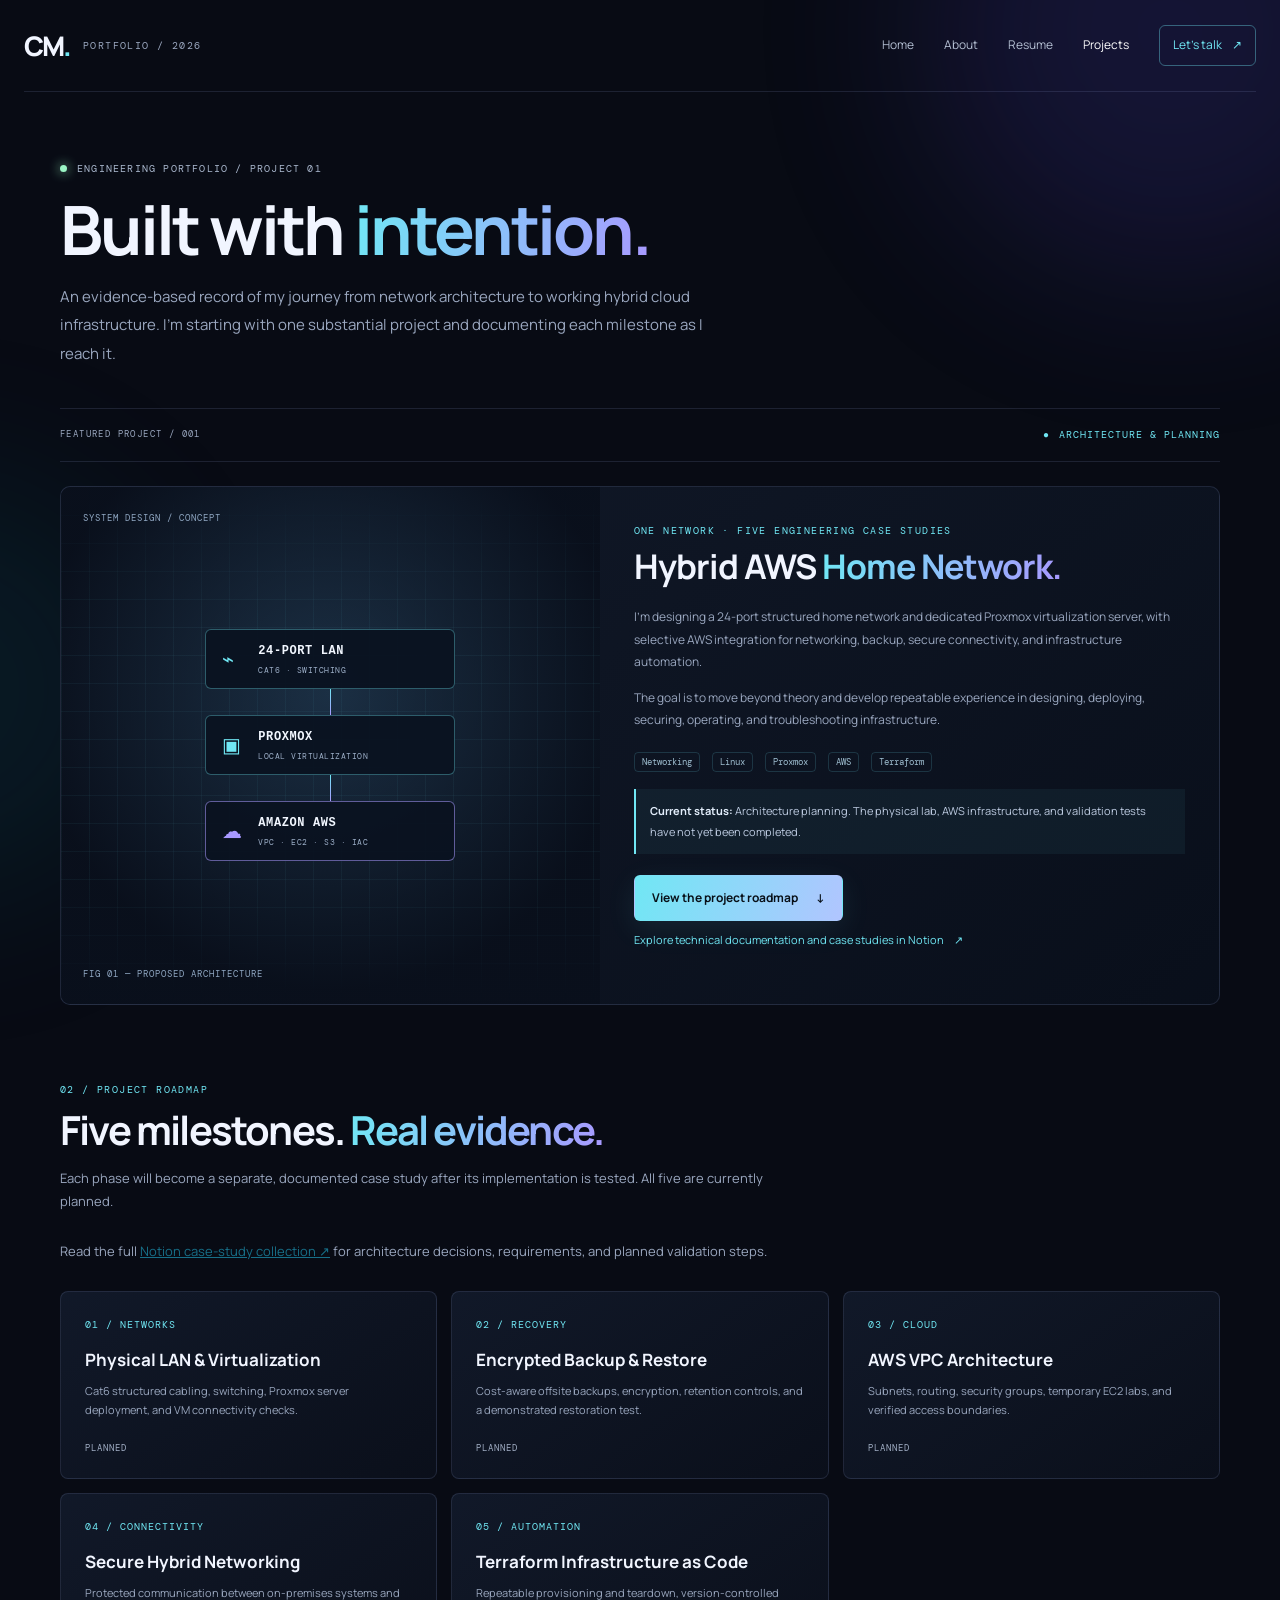
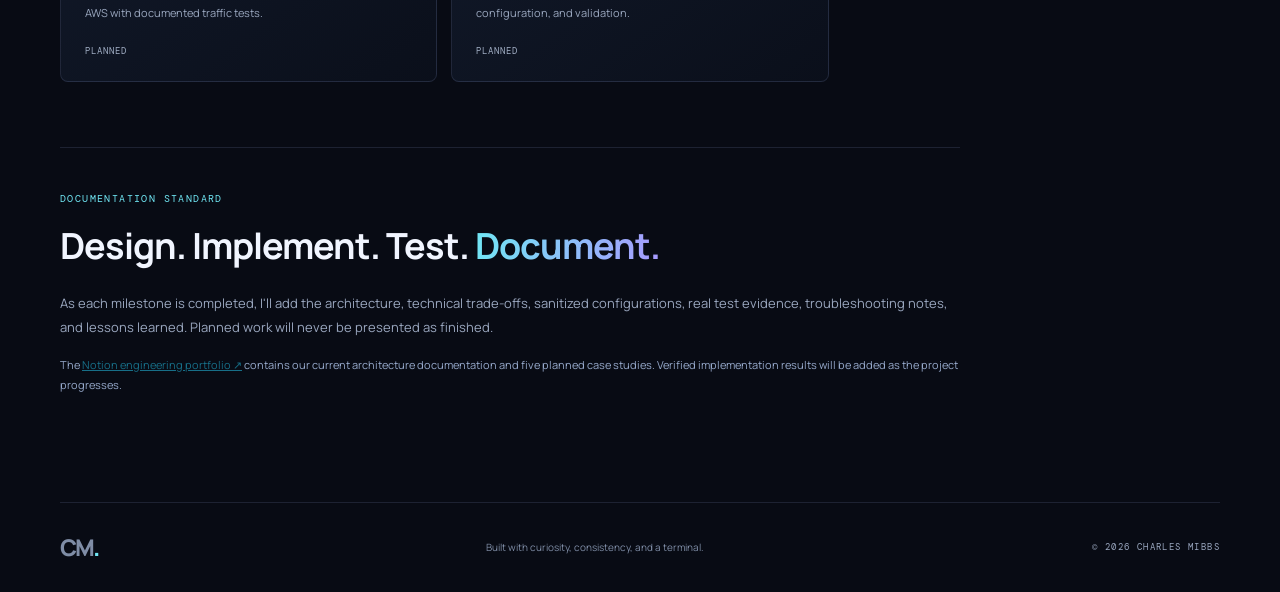
==== commit 80473c33: "Add public Notion case study links on project page" ====
--- a/portfolio.html
+++ b/portfolio.html
@@ -38,12 +38,14 @@
         <div class="tag-row"><span class="tag">Networking</span><span class="tag">Linux</span><span class="tag">Proxmox</span><span class="tag">AWS</span><span class="tag">Terraform</span></div>
         <p class="hybrid-disclosure"><strong>Current status:</strong> Architecture planning. The physical lab, AWS infrastructure, and validation tests have not yet been completed.</p>
         <a class="button button-primary" href="#roadmap">View the project roadmap <span>↓</span></a>
+        <p class="hybrid-notion-link"><a class="project-link" data-notion href="https://gabby-guppy-36a.notion.site/PORTFOLIO-Professional-Work-405cf3881a8681aab0b5eea245c49398" target="_blank" rel="noopener noreferrer">Explore technical documentation and case studies in Notion <span>↗</span></a></p>
       </div>
     </section>
 
     <section class="roadmap-section" id="roadmap" aria-labelledby="roadmap-title">
       <div class="section-heading"><div><p class="mono section-label">02 / PROJECT ROADMAP</p><h2 id="roadmap-title">Five milestones. <span class="gradient-text">Real evidence.</span></h2></div></div>
       <p class="roadmap-lede">Each phase will become a separate, documented case study after its implementation is tested. All five are currently planned.</p>
+      <p class="roadmap-lede">Read the full <a class="inline-link" data-notion href="https://gabby-guppy-36a.notion.site/PORTFOLIO-Professional-Work-405cf3881a8681aab0b5eea245c49398" target="_blank" rel="noopener noreferrer">Notion case-study collection ↗</a> for architecture decisions, requirements, and planned validation steps.</p>
       <div class="phase-grid">
         <article class="phase-card"><span class="mono phase-id">01 / NETWORKS</span><h3>Physical LAN &amp; Virtualization</h3><p>Cat6 structured cabling, switching, Proxmox server deployment, and VM connectivity checks.</p><span class="phase-state">PLANNED</span></article>
         <article class="phase-card"><span class="mono phase-id">02 / RECOVERY</span><h3>Encrypted Backup &amp; Restore</h3><p>Cost-aware offsite backups, encryption, retention controls, and a demonstrated restoration test.</p><span class="phase-state">PLANNED</span></article>
@@ -57,7 +59,7 @@
       <p class="mono section-label">DOCUMENTATION STANDARD</p>
       <h2>Design. Implement. Test. <span class="gradient-text">Document.</span></h2>
       <p>As each milestone is completed, I'll add the architecture, technical trade-offs, sanitized configurations, real test evidence, troubleshooting notes, and lessons learned. Planned work will never be presented as finished.</p>
-      <p class="portfolio-outro-footnote">A new Notion engineering portfolio is being prepared for public release. Full technical write-ups will be linked here when available.</p>
+      <p class="portfolio-outro-footnote">The <a class="inline-link" data-notion href="https://gabby-guppy-36a.notion.site/PORTFOLIO-Professional-Work-405cf3881a8681aab0b5eea245c49398" target="_blank" rel="noopener noreferrer">Notion engineering portfolio ↗</a> contains our current architecture documentation and five planned case studies. Verified implementation results will be added as the project progresses.</p>
     </section>
   </main>
   <footer class="site-footer page-wrap"><a class="footer-brand" href="index.html">CM<span>.</span></a><span>Built with curiosity, consistency, and a terminal.</span><span class="mono">© <span data-year></span> CHARLES MIBBS</span></footer>
--- a/styles.css
+++ b/styles.css
@@ -21,3 +21,38 @@
   object-fit: cover;
   object-position: center 35%;
 }
+
+/* Engineering portfolio — flagship project (2026-10-25) */
+.engineering-portfolio{padding-bottom:95px}
+.project-stage{display:inline-flex;align-items:center;gap:9px;font:10px var(--mono);letter-spacing:1px;color:var(--cyan)}
+.project-stage span{font-size:10px}
+.hybrid-feature{display:grid;grid-template-columns:1fr 1.15fr;min-height:385px;overflow:hidden;border:1px solid var(--line);border-radius:10px;background:linear-gradient(140deg,rgba(18,26,42,.98),rgba(9,15,27,.98))}
+.hybrid-visual{position:relative;display:flex;align-items:center;justify-content:center;min-height:385px;overflow:hidden;background:radial-gradient(circle at 50% 40%,rgba(63,122,161,.25),rgba(9,15,27,.95) 72%)}
+.hybrid-grid-lines{position:absolute;inset:0;background-image:linear-gradient(rgba(112,231,244,.05) 1px,transparent 1px),linear-gradient(90deg,rgba(112,231,244,.05) 1px,transparent 1px);background-size:28px 28px;mask-image:linear-gradient(to bottom,transparent,#000 25%,#000 75%,transparent)}
+.hybrid-visual-kicker,.hybrid-visual-index{position:absolute;left:22px;color:#90a7c2;font-size:9px;letter-spacing:1px}
+.hybrid-visual-kicker{top:24px}.hybrid-visual-index{bottom:21px}
+.hybrid-topology{position:relative;display:flex;flex-direction:column;align-items:center;width:76%;max-width:250px}
+.hybrid-node{width:100%;padding:12px 16px;border:1px solid rgba(112,231,244,.35);border-radius:6px;background:rgba(10,19,32,.94);display:grid;grid-template-columns:28px 1fr;column-gap:8px;align-items:center}
+.hybrid-node-mark{grid-row:span 2;color:var(--cyan);font-size:20px}
+.hybrid-node strong{font:700 12px var(--mono);letter-spacing:.6px;color:#f2f7ff}.hybrid-node small{margin-top:4px;font:8px var(--mono);color:#9caec7;letter-spacing:.5px}
+.hybrid-node-cloud{border-color:rgba(168,153,255,.55)}.hybrid-node-cloud .hybrid-node-mark{color:var(--violet)}
+.hybrid-connector{height:26px;width:1px;background:linear-gradient(var(--cyan),var(--violet))}
+.hybrid-details{padding:37px 34px 38px}
+.hybrid-details h2{font-size:clamp(24px,2.9vw,34px);letter-spacing:-1px;line-height:1.17;margin:0 0 20px}
+.hybrid-details p:not(.section-label){font-size:12px;color:var(--muted);line-height:1.85;margin:0 0 14px}
+.hybrid-details .tag-row{display:flex;flex-wrap:wrap;gap:7px;margin:17px 0}
+.hybrid-details .hybrid-disclosure{font-size:11px!important;padding:12px 14px;border-left:2px solid var(--cyan);background:rgba(112,231,244,.055);color:#bdcbe1!important}
+.hybrid-disclosure strong{color:#e2edfb}.hybrid-details .button{margin-top:7px}
+.roadmap-section{padding:78px 0 65px}.roadmap-section .section-heading{margin-bottom:13px}
+.roadmap-lede{font-size:13px;line-height:1.8;color:var(--muted);max-width:720px;margin:0 0 27px}
+.phase-grid{display:grid;grid-template-columns:repeat(3,minmax(0,1fr));gap:14px}
+.phase-card{display:flex;flex-direction:column;padding:24px;border:1px solid var(--line);border-radius:8px;background:linear-gradient(145deg,rgba(18,26,42,.94),rgba(11,16,27,.94))}
+.phase-id{font-size:10px;letter-spacing:1px;color:var(--cyan)}
+.phase-card h3{font-size:17px;margin:16px 0 9px;line-height:1.35}.phase-card p{font-size:11px;line-height:1.8;color:var(--muted);margin:0 0 22px}
+.phase-state{font:9px var(--mono);letter-spacing:1px;color:#a2afc6;margin-top:auto}
+.portfolio-outro{border-top:1px solid var(--line);padding:44px 0 0;max-width:900px}
+.portfolio-outro h2{font-size:clamp(24px,3vw,36px);letter-spacing:-1px;margin:10px 0 15px}
+.portfolio-outro p:not(.section-label){font-size:13px;line-height:1.85;color:var(--muted)}
+.portfolio-outro .portfolio-outro-footnote{font-size:11px!important;color:#97aacc!important;margin-top:16px}
+@media(max-width:850px){.hybrid-feature{grid-template-columns:1fr}.hybrid-visual{min-height:340px}.phase-grid{grid-template-columns:repeat(2,minmax(0,1fr))}}
+@media(max-width:620px){.engineering-portfolio{padding-bottom:50px}.hybrid-visual{min-height:325px}.hybrid-details{padding:27px 22px}.phase-grid{grid-template-columns:1fr}.roadmap-section{padding:54px 0 42px}.project-stage{font-size:9px}}
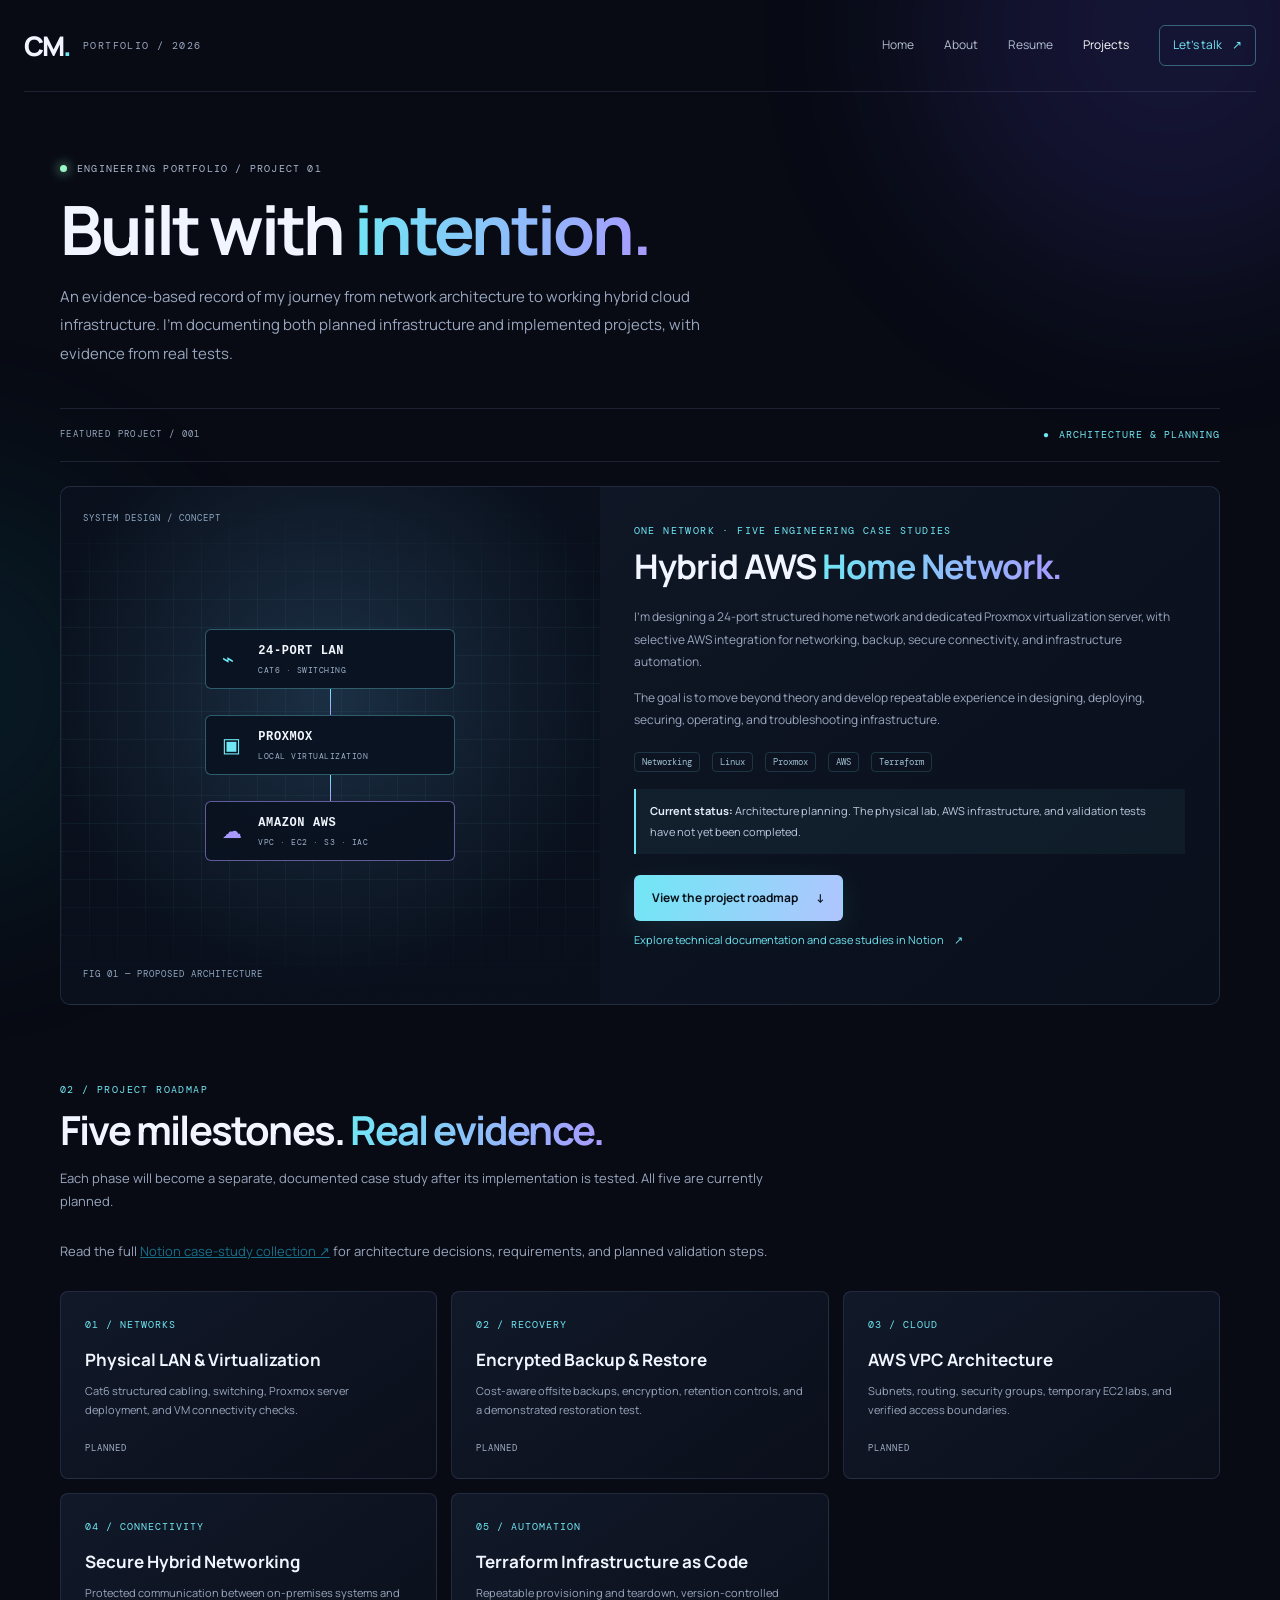
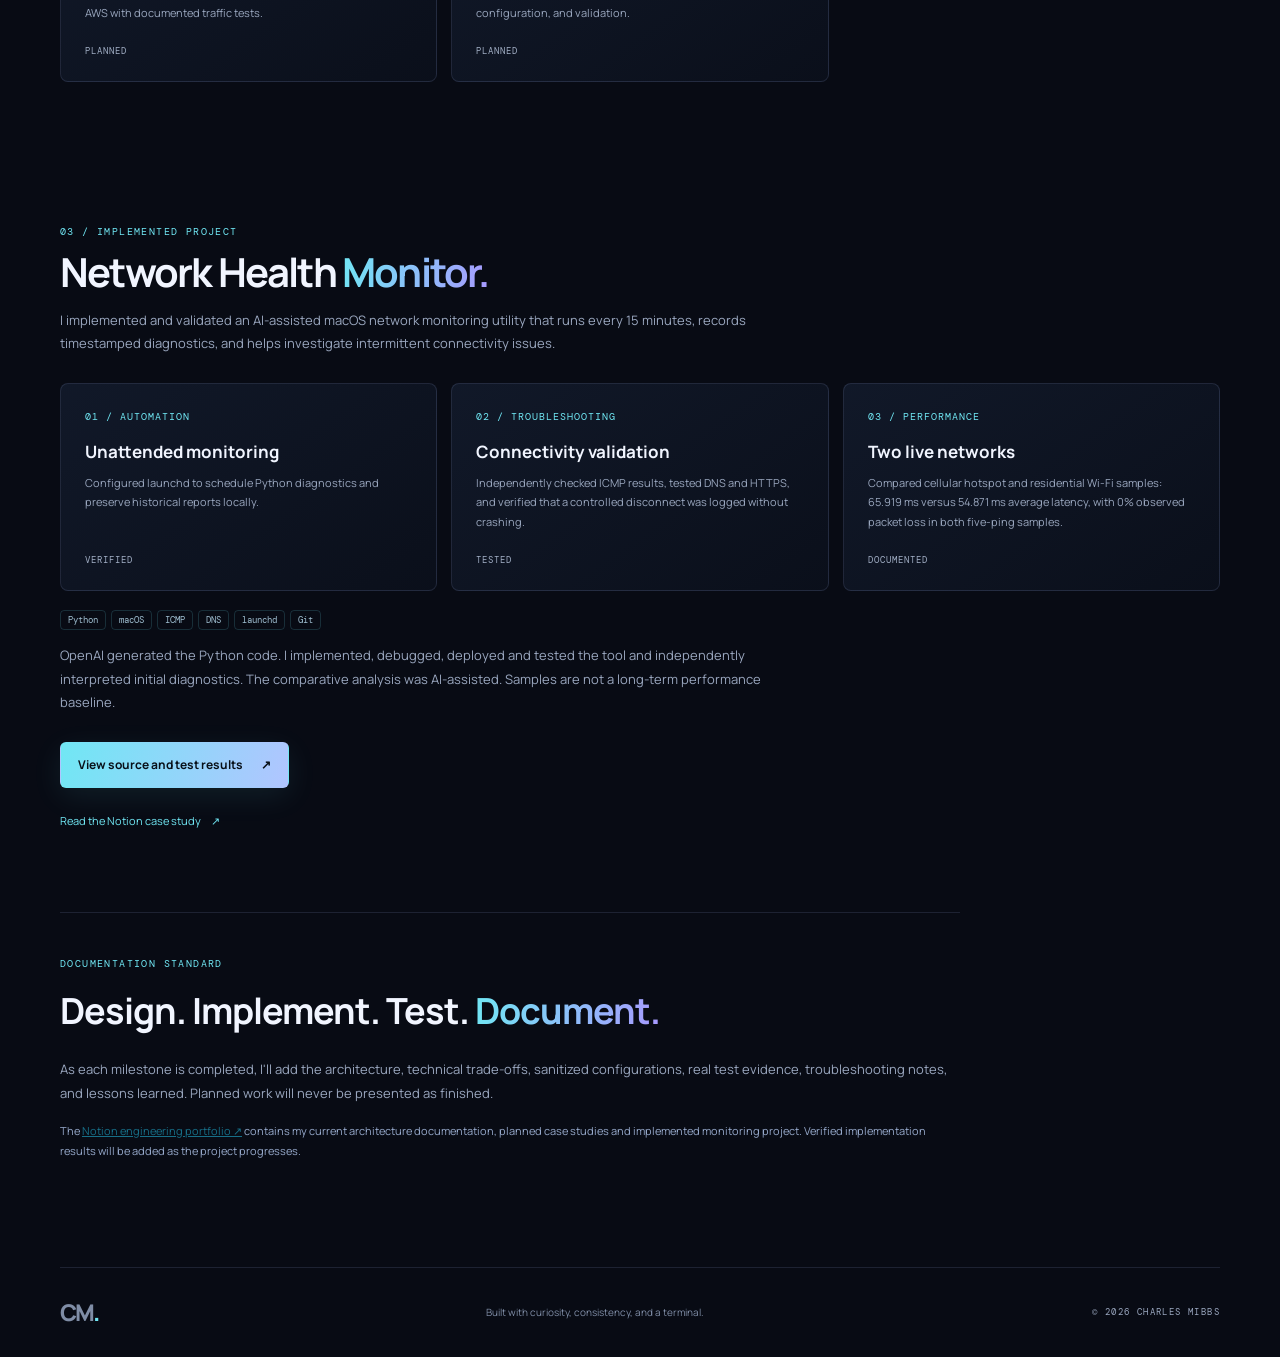
==== commit 5a8894c9: "Add validated Network Health Monitor project to portfolio" ====
--- a/portfolio.html
+++ b/portfolio.html
@@ -2,7 +2,7 @@
 <html lang="en">
 <head>
   <meta charset="utf-8"><meta name="viewport" content="width=device-width, initial-scale=1">
-  <meta name="description" content="Hybrid AWS Home Network engineering project: physical LAN, Proxmox virtualization, AWS networking, recovery, and Terraform. Project currently in planning.">
+  <meta name="description" content="Cloud and network engineering portfolio: planned hybrid AWS infrastructure and a tested macOS Network Health Monitor.">
   <title>Projects | Charles Mibbs</title>
   <link rel="preconnect" href="https://fonts.googleapis.com"><link rel="preconnect" href="https://fonts.gstatic.com" crossorigin>
   <link href="https://fonts.googleapis.com/css2?family=DM+Mono:wght@400;500&family=Manrope:wght@400;500;600;700;800&display=swap" rel="stylesheet">
@@ -14,7 +14,7 @@
   <main class="page-wrap inner-page engineering-portfolio">
     <div class="eyebrow"><span class="status-dot"></span> ENGINEERING PORTFOLIO / PROJECT 01</div>
     <h1 class="page-title">Built with <span class="gradient-text">intention.</span></h1>
-    <p class="page-lede">An evidence-based record of my journey from network architecture to working hybrid cloud infrastructure. I'm starting with one substantial project and documenting each milestone as I reach it.</p>
+    <p class="page-lede">An evidence-based record of my journey from network architecture to working hybrid cloud infrastructure. I'm documenting both planned infrastructure and implemented projects, with evidence from real tests.</p>
     <div class="portfolio-toolbar"><span class="mono">FEATURED PROJECT / 001</span><span class="project-stage"><span aria-hidden="true">●</span> ARCHITECTURE &amp; PLANNING</span></div>
 
     <section class="hybrid-feature" id="project-overview" aria-labelledby="hybrid-title">
@@ -55,11 +55,25 @@
       </div>
     </section>
 
+    <section class="roadmap-section" id="network-health-monitor" aria-labelledby="monitor-title">
+      <div class="section-heading"><div><p class="mono section-label">03 / IMPLEMENTED PROJECT</p><h2 id="monitor-title">Network Health <span class="gradient-text">Monitor.</span></h2></div></div>
+      <p class="roadmap-lede">I implemented and validated an AI-assisted macOS network monitoring utility that runs every 15 minutes, records timestamped diagnostics, and helps investigate intermittent connectivity issues.</p>
+      <div class="phase-grid">
+        <article class="phase-card"><span class="mono phase-id">01 / AUTOMATION</span><h3>Unattended monitoring</h3><p>Configured launchd to schedule Python diagnostics and preserve historical reports locally.</p><span class="phase-state">VERIFIED</span></article>
+        <article class="phase-card"><span class="mono phase-id">02 / TROUBLESHOOTING</span><h3>Connectivity validation</h3><p>Independently checked ICMP results, tested DNS and HTTPS, and verified that a controlled disconnect was logged without crashing.</p><span class="phase-state">TESTED</span></article>
+        <article class="phase-card"><span class="mono phase-id">03 / PERFORMANCE</span><h3>Two live networks</h3><p>Compared cellular hotspot and residential Wi-Fi samples: 65.919 ms versus 54.871 ms average latency, with 0% observed packet loss in both five-ping samples.</p><span class="phase-state">DOCUMENTED</span></article>
+      </div>
+      <div class="tag-row"><span class="tag">Python</span><span class="tag">macOS</span><span class="tag">ICMP</span><span class="tag">DNS</span><span class="tag">launchd</span><span class="tag">Git</span></div>
+      <p class="roadmap-lede">OpenAI generated the Python code. I implemented, debugged, deployed and tested the tool and independently interpreted initial diagnostics. The comparative analysis was AI-assisted. Samples are not a long-term performance baseline.</p>
+      <p><a class="button button-primary" href="https://github.com/mibbsc/network-health-monitor" target="_blank" rel="noopener noreferrer">View source and test results <span>↗</span></a></p>
+      <p><a class="project-link" href="https://app.notion.com/p/424cf3881a8681c99c29c8340ca18c00?pvs=204" target="_blank" rel="noopener noreferrer">Read the Notion case study <span>↗</span></a></p>
+    </section>
+
     <section class="portfolio-outro" aria-label="Documentation standard">
       <p class="mono section-label">DOCUMENTATION STANDARD</p>
       <h2>Design. Implement. Test. <span class="gradient-text">Document.</span></h2>
       <p>As each milestone is completed, I'll add the architecture, technical trade-offs, sanitized configurations, real test evidence, troubleshooting notes, and lessons learned. Planned work will never be presented as finished.</p>
-      <p class="portfolio-outro-footnote">The <a class="inline-link" data-notion href="https://gabby-guppy-36a.notion.site/PORTFOLIO-Professional-Work-405cf3881a8681aab0b5eea245c49398" target="_blank" rel="noopener noreferrer">Notion engineering portfolio ↗</a> contains our current architecture documentation and five planned case studies. Verified implementation results will be added as the project progresses.</p>
+      <p class="portfolio-outro-footnote">The <a class="inline-link" data-notion href="https://gabby-guppy-36a.notion.site/PORTFOLIO-Professional-Work-405cf3881a8681aab0b5eea245c49398" target="_blank" rel="noopener noreferrer">Notion engineering portfolio ↗</a> contains my current architecture documentation, planned case studies and implemented monitoring project. Verified implementation results will be added as the project progresses.</p>
     </section>
   </main>
   <footer class="site-footer page-wrap"><a class="footer-brand" href="index.html">CM<span>.</span></a><span>Built with curiosity, consistency, and a terminal.</span><span class="mono">© <span data-year></span> CHARLES MIBBS</span></footer>
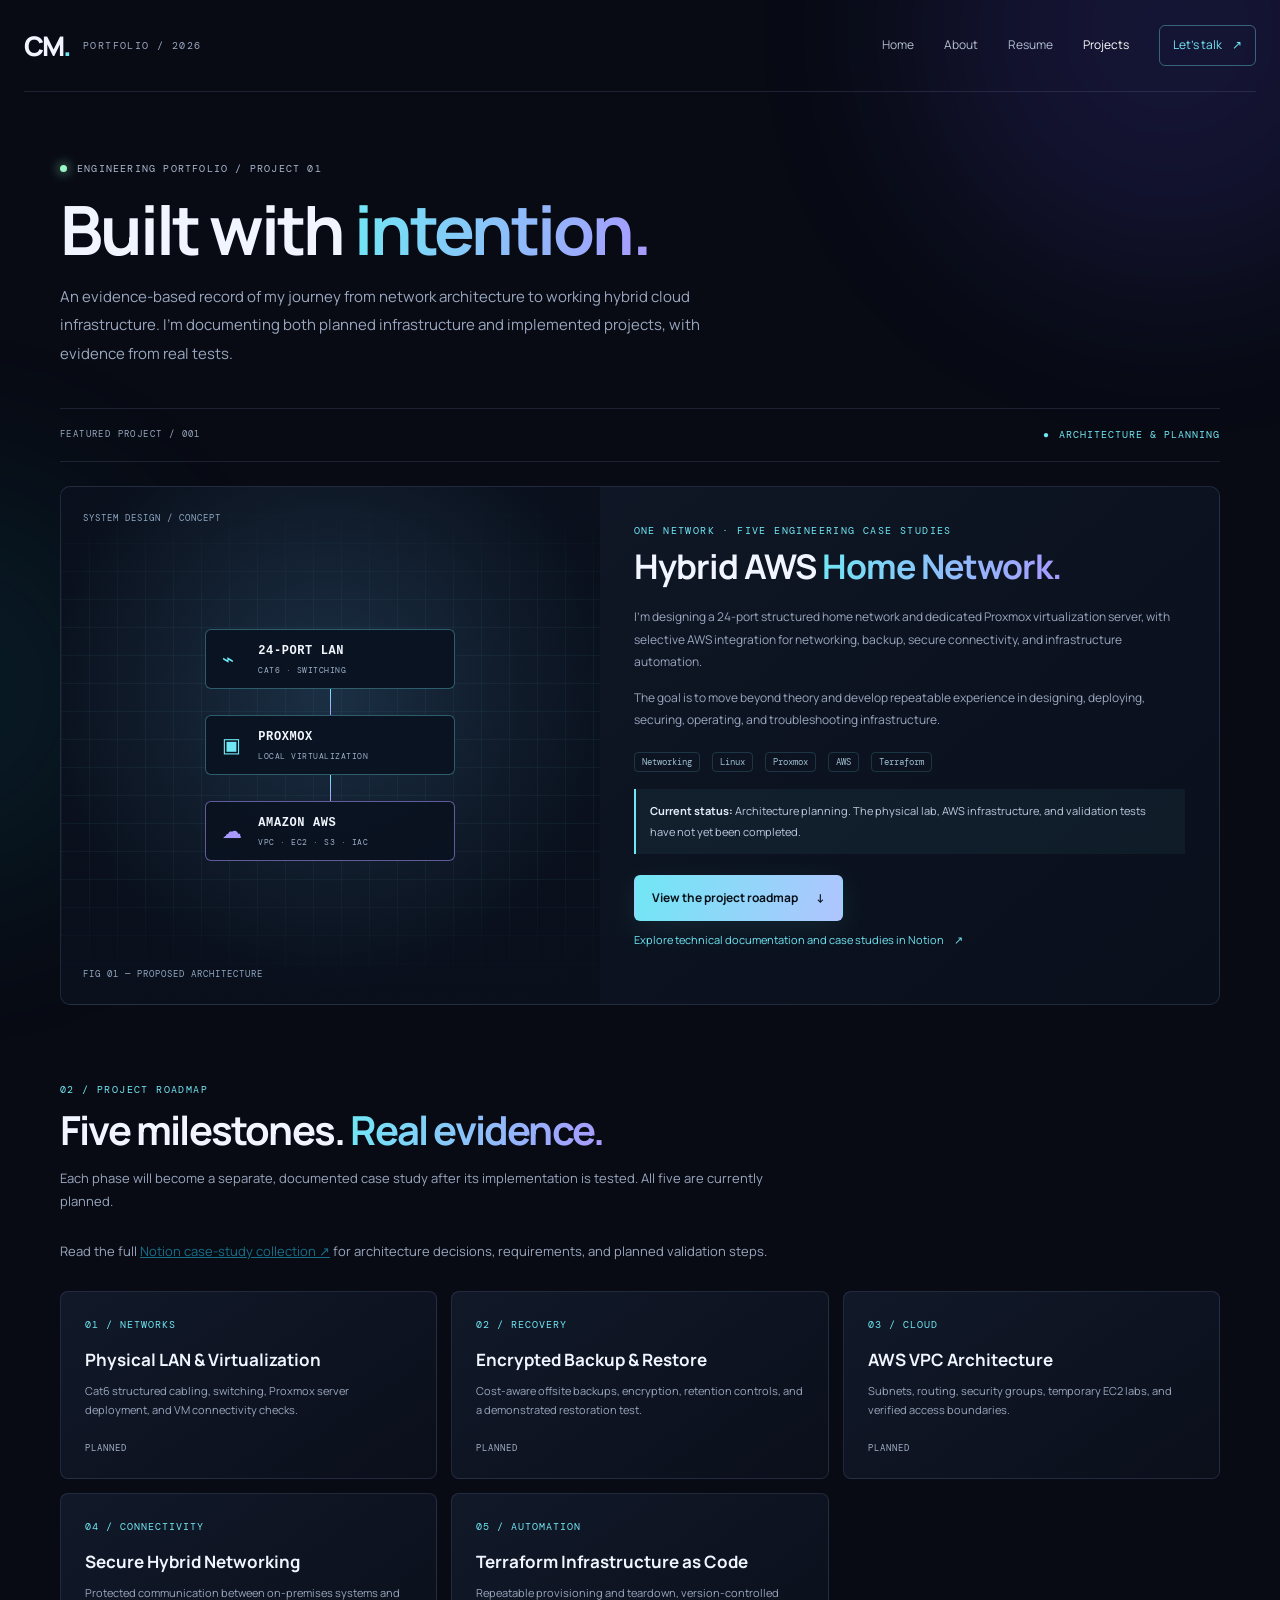
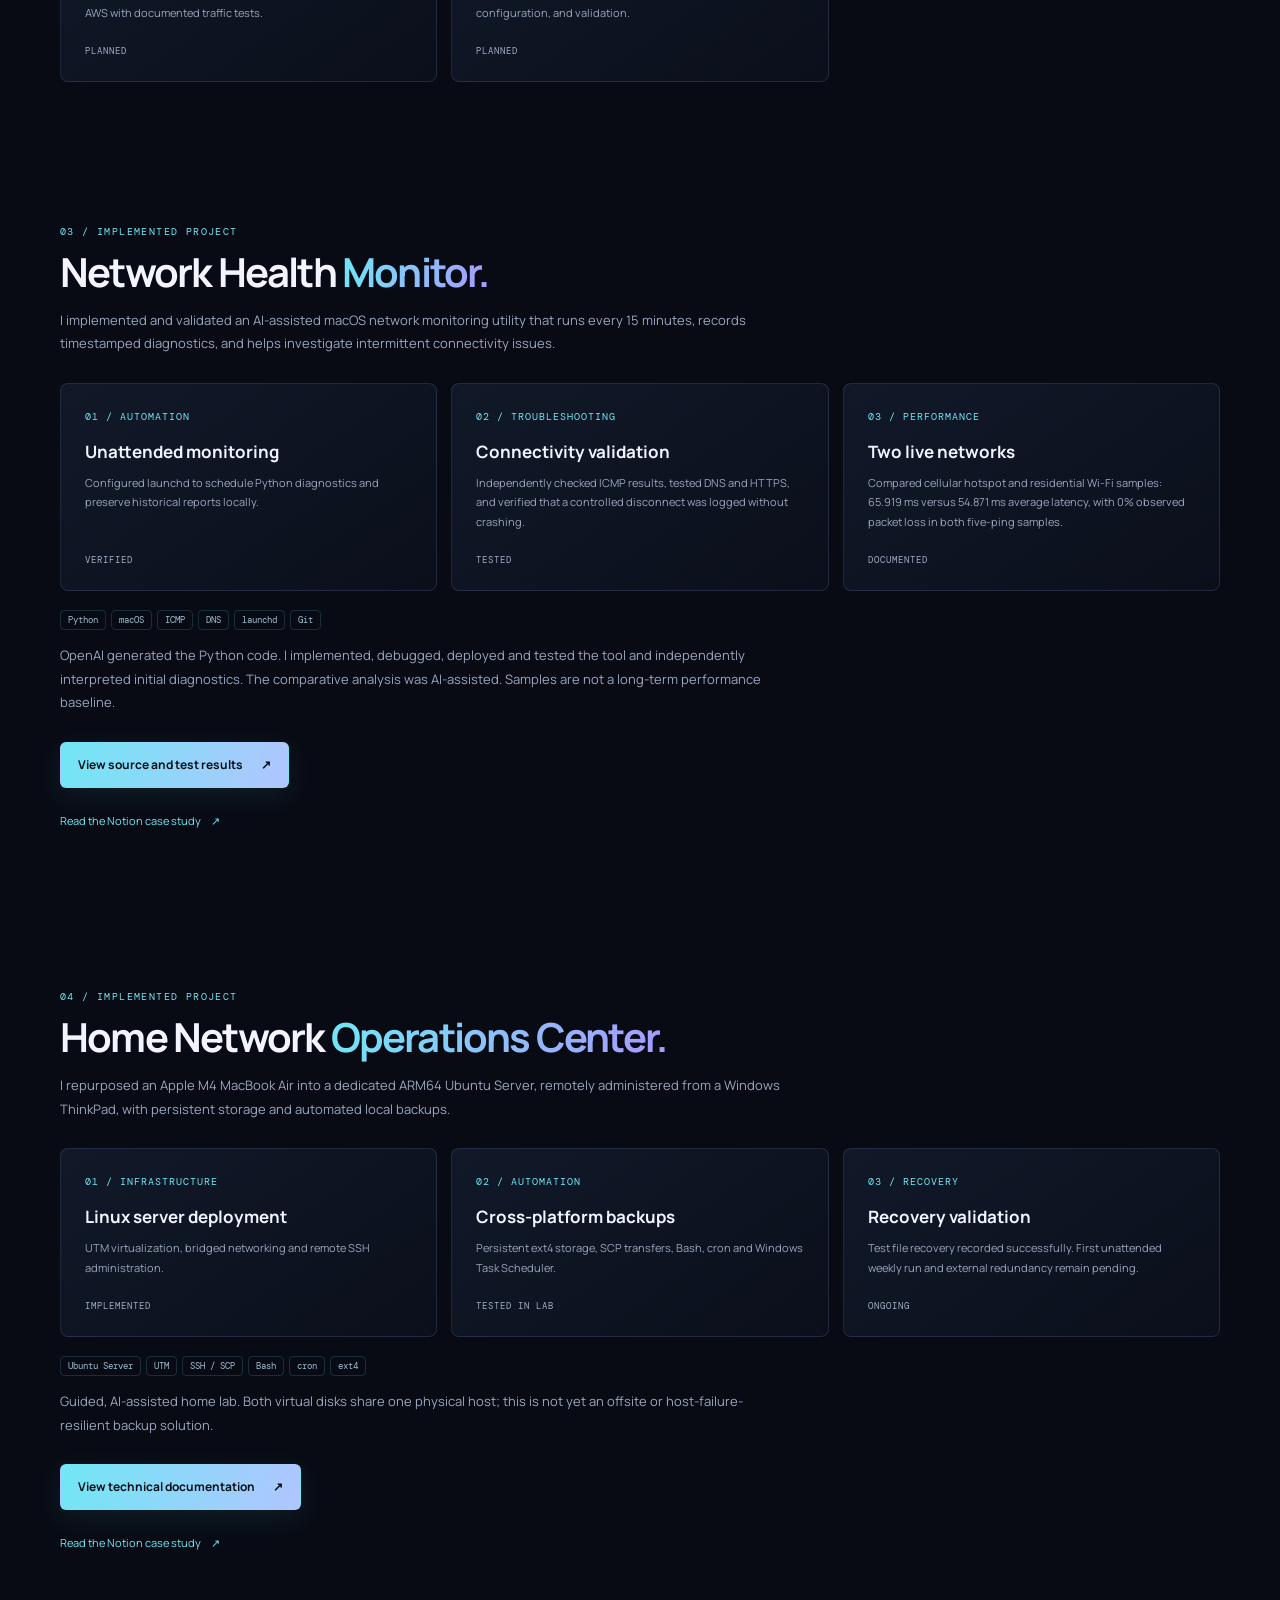
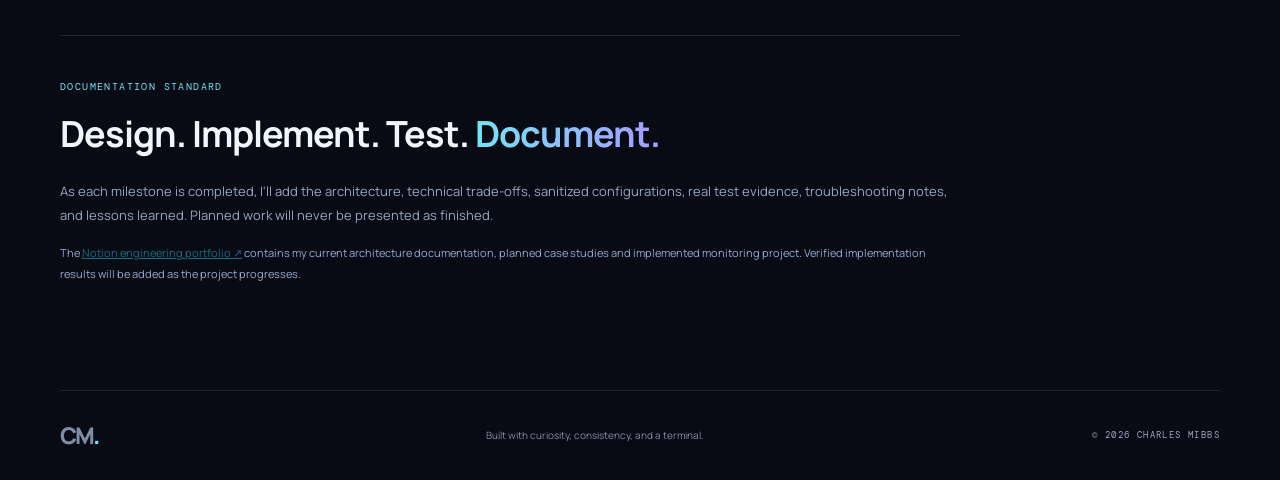
==== commit 8746d17f: "Add HNOC Linux server and backup automation portfolio case study" ====
--- a/portfolio.html
+++ b/portfolio.html
@@ -69,6 +69,20 @@
       <p><a class="project-link" href="https://app.notion.com/p/424cf3881a8681c99c29c8340ca18c00?pvs=204" target="_blank" rel="noopener noreferrer">Read the Notion case study <span>↗</span></a></p>
     </section>
 
+    <section class="roadmap-section" id="home-network-operations-center" aria-labelledby="hnoc-title">
+      <div class="section-heading"><div><p class="mono section-label">04 / IMPLEMENTED PROJECT</p><h2 id="hnoc-title">Home Network <span class="gradient-text">Operations Center.</span></h2></div></div>
+      <p class="roadmap-lede">I repurposed an Apple M4 MacBook Air into a dedicated ARM64 Ubuntu Server, remotely administered from a Windows ThinkPad, with persistent storage and automated local backups.</p>
+      <div class="phase-grid">
+        <article class="phase-card"><span class="mono phase-id">01 / INFRASTRUCTURE</span><h3>Linux server deployment</h3><p>UTM virtualization, bridged networking and remote SSH administration.</p><span class="phase-state">IMPLEMENTED</span></article>
+        <article class="phase-card"><span class="mono phase-id">02 / AUTOMATION</span><h3>Cross-platform backups</h3><p>Persistent ext4 storage, SCP transfers, Bash, cron and Windows Task Scheduler.</p><span class="phase-state">TESTED IN LAB</span></article>
+        <article class="phase-card"><span class="mono phase-id">03 / RECOVERY</span><h3>Recovery validation</h3><p>Test file recovery recorded successfully. First unattended weekly run and external redundancy remain pending.</p><span class="phase-state">ONGOING</span></article>
+      </div>
+      <div class="tag-row"><span class="tag">Ubuntu Server</span><span class="tag">UTM</span><span class="tag">SSH / SCP</span><span class="tag">Bash</span><span class="tag">cron</span><span class="tag">ext4</span></div>
+      <p class="roadmap-lede">Guided, AI-assisted home lab. Both virtual disks share one physical host; this is not yet an offsite or host-failure-resilient backup solution.</p>
+      <p><a class="button button-primary" href="https://github.com/mibbsc/Charles-site/tree/main/docs/home-network-operations-center" target="_blank" rel="noopener noreferrer">View technical documentation <span>↗</span></a></p>
+      <p><a class="project-link" href="https://app.notion.com/p/426cf3881a8681b3a45deb2f8187c867?pvs=204" target="_blank" rel="noopener noreferrer">Read the Notion case study <span>↗</span></a></p>
+    </section>
+
     <section class="portfolio-outro" aria-label="Documentation standard">
       <p class="mono section-label">DOCUMENTATION STANDARD</p>
       <h2>Design. Implement. Test. <span class="gradient-text">Document.</span></h2>
